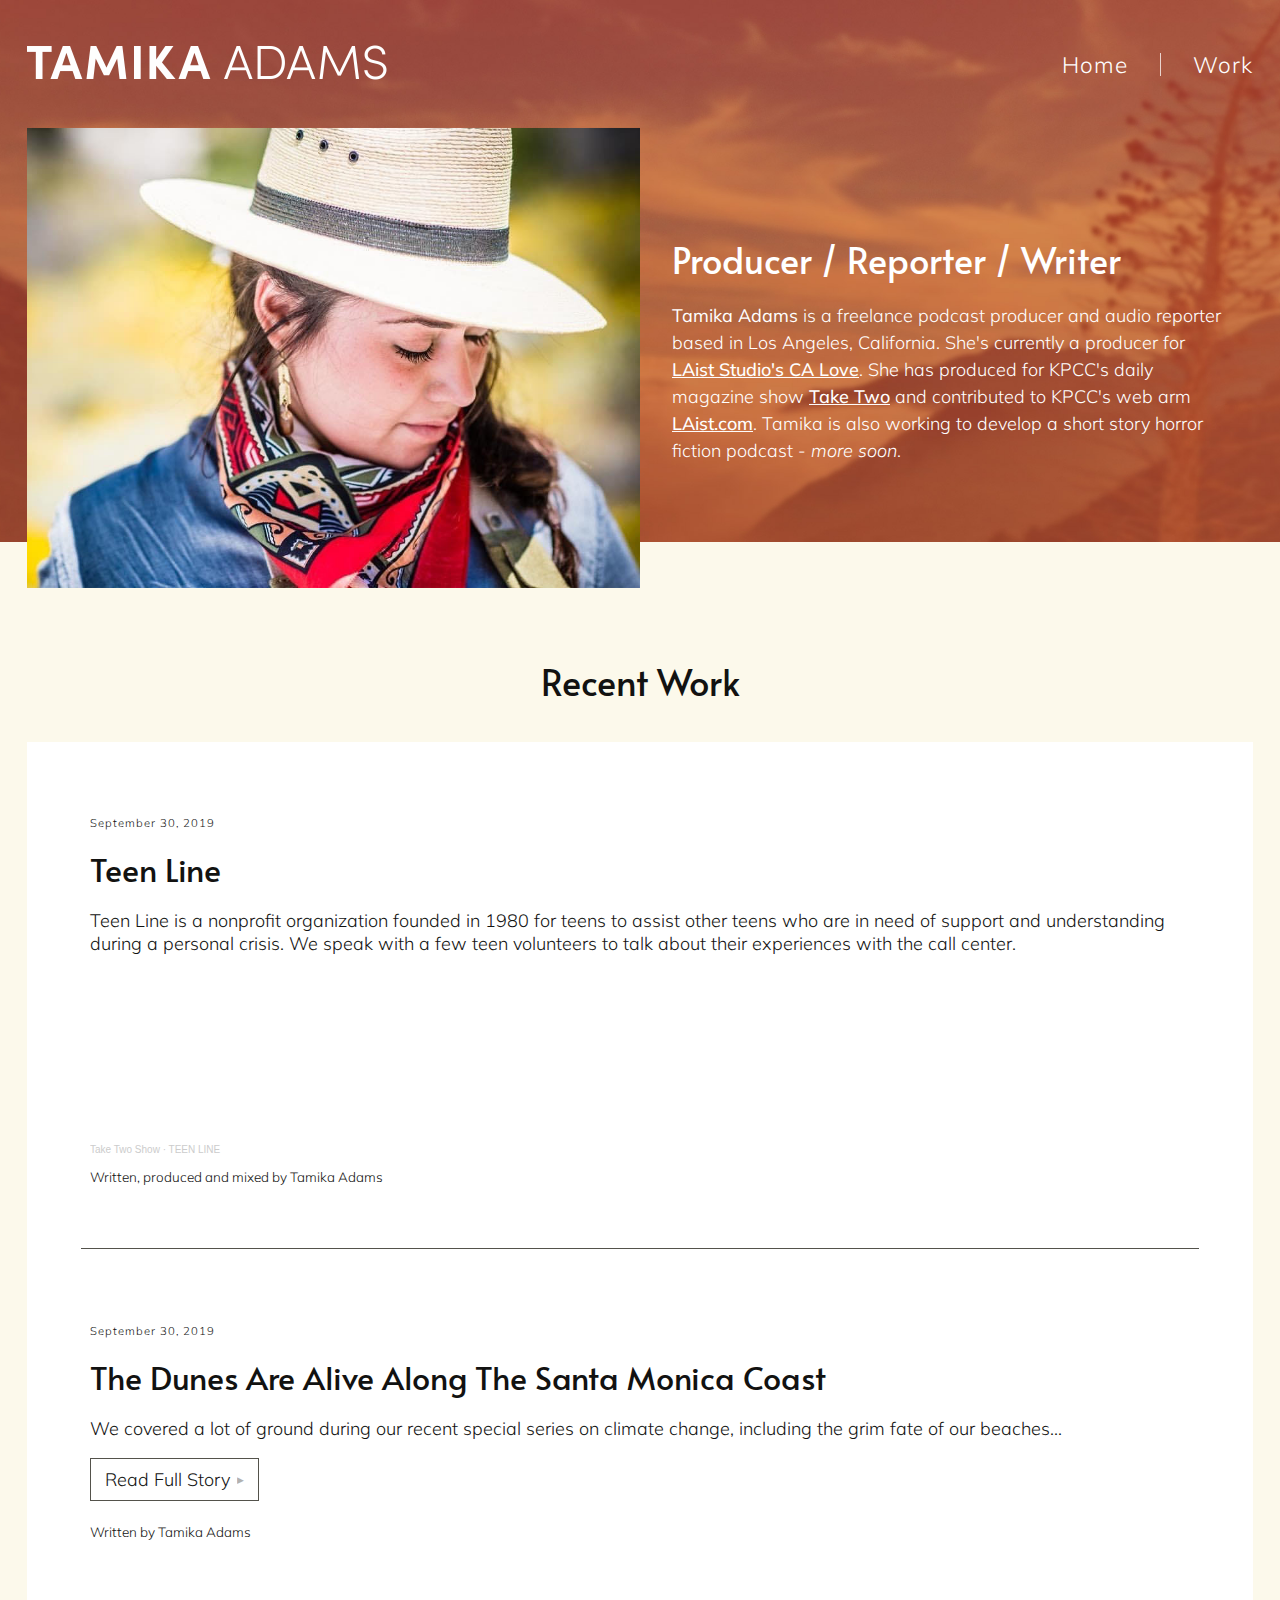
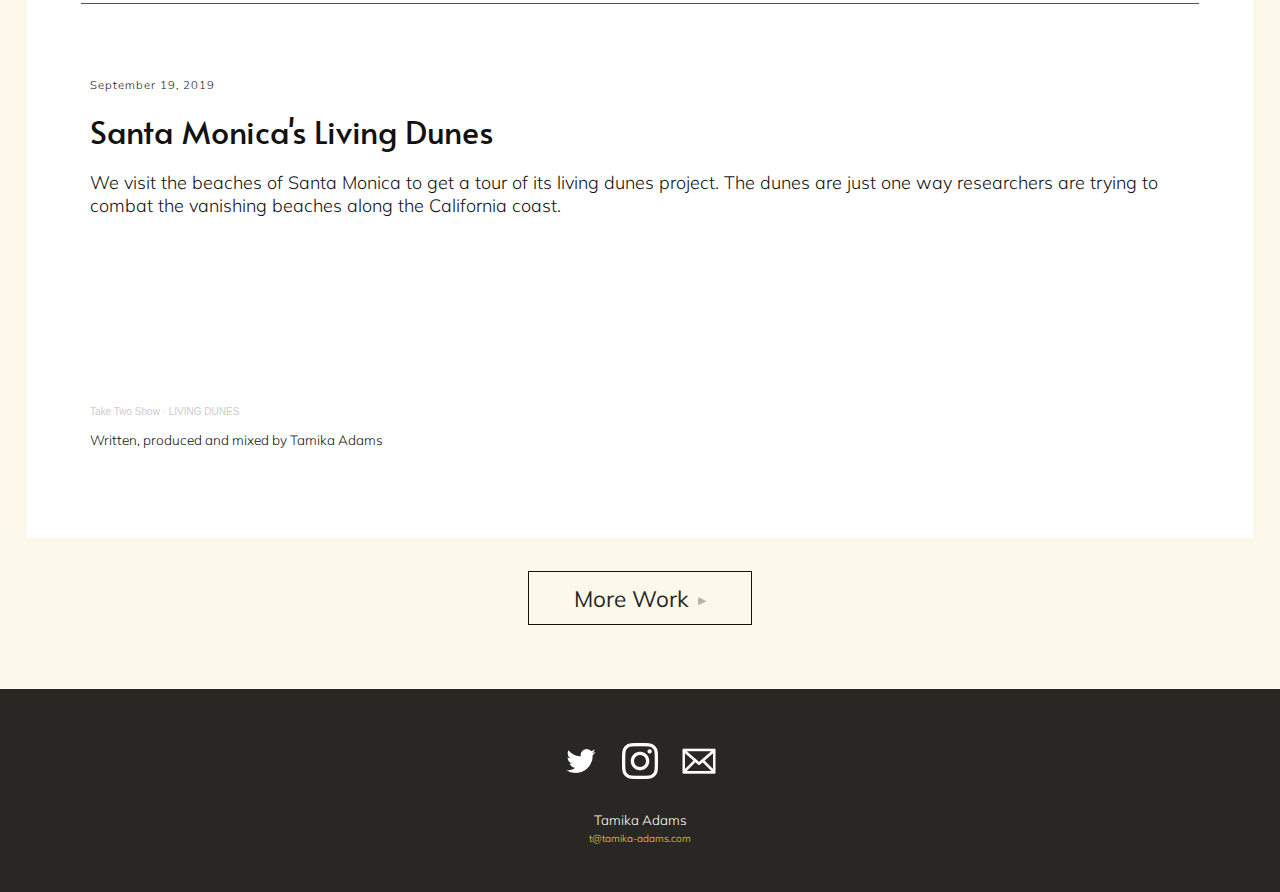
==== index.html @ 0ac3b6e8 "add email and name" ====
<!DOCTYPE html>
<html>
	<head>
		<meta charset="UTF-8">
		<meta name="viewport" content="width=device-width, initial-scale=1.0">
		<meta name="description" content="Tamika Adams is a freelance podcast producer and audio reporter based in Los Angeles, California. She's currently a producer for LAist Studio’s CA Love.">
		<link type="text/css" rel="stylesheet" href="css/style.css" />
		<title>Tamika Adams | Home</title>
	</head>
	<body>

		<header id="home-header">
			<div class="outer">
				<div id="top-nav" class="clearfix">
					<a href="index.html" class="ta-name">
						<img src="img/ta-name.png" alt="Tamika Adams" />
					</a>
					<nav>
						<a href="index.html">Home</a>
						<span class="nav-split" aria-hidden="true"></span>
						<a href="work.html">Work</a>
					</nav>
				</div>
				<article id="about" class="split-container">
					<section class="about-img split split-50">
						<img src="img/portrait.jpg" />
					</section>
					<section class="about-info split split-50">
						<h1>
							Producer / Reporter / Writer
						</h1>
						<p>
							<strong>Tamika Adams</strong> is a freelance podcast producer and audio reporter based in Los Angeles, California.
							She's currently a producer for <a href="https://www.laiststudios.com/">LAist Studio's CA Love</a>.
							She has produced for KPCC's daily magazine show <a href="https://www.scpr.org/programs/take-two/">Take Two</a> and contributed to KPCC's web arm <a href="https://laist.com/">LAist.com</a>.
							Tamika is also working to develop a short story horror fiction podcast - <i>more soon</i>.
						</p>
					</section>
				</article>
			</div>
		</header>

		<main class="work-container">
			<div class="outer">
				<h2 class="section-title">
					Recent Work
				</h2>

				<article>
					<section class="work-info">
						<p class="date">September 30, 2019</p>
						<h1>Teen Line</h1>
						<p>Teen Line is a nonprofit organization founded in 1980 for teens to assist other teens who are in need of support and understanding during a personal crisis. We speak with a few teen volunteers to talk about their experiences with the call center.</p>
						<div class="media-container">
							<iframe width="100%" height="166" scrolling="no" frameborder="no" allow="autoplay" src="https://w.soundcloud.com/player/?url=https%3A//api.soundcloud.com/tracks/693808450&color=%23ff5500&auto_play=false&hide_related=false&show_comments=true&show_user=true&show_reposts=false&show_teaser=true"></iframe><div style="font-size: 10px; color: #cccccc;line-break: anywhere;word-break: normal;overflow: hidden;white-space: nowrap;text-overflow: ellipsis; font-family: Interstate,Lucida Grande,Lucida Sans Unicode,Lucida Sans,Garuda,Verdana,Tahoma,sans-serif;font-weight: 100;"><a href="https://soundcloud.com/taketwoshow" title="Take Two Show" target="_blank" style="color: #cccccc; text-decoration: none;">Take Two Show</a> · <a href="https://soundcloud.com/taketwoshow/teen-line" title="TEEN LINE" target="_blank" style="color: #cccccc; text-decoration: none;">TEEN LINE</a></div>
						</div>
						<h2>Written, produced and mixed by Tamika Adams</h2>
					</section>
				</article>


				<article>
					<section class="work-info">
						<p class="date">September 30, 2019</p>
						<h1>The Dunes Are Alive Along The Santa Monica Coast</h1>
						<p>We covered a lot of ground during our recent special series on climate change, including the grim fate of our beaches...</p>
						<a class="article-link" href="https://laist.com/2019/09/30/living-dunes-santa-monica-beach-climate-change-sea-level-rise.php">
							Read Full Story <span class="triangle-right"></span>
						</a>
						<h2>Written by Tamika Adams</h2>
					</section>
				</article>


				<article>
					<section class="work-info last">
						<p class="date">September 19, 2019</p>
						<h1>Santa Monica's Living Dunes</h1>
						<p>We visit the beaches of Santa Monica to get a tour of its living dunes project. The dunes are just one way researchers are trying to combat the vanishing beaches along the California coast.</p>
						<div class="media-container">
							<iframe width="100%" height="166" scrolling="no" frameborder="no" allow="autoplay" src="https://w.soundcloud.com/player/?url=https%3A//api.soundcloud.com/tracks/701184199&color=%23ff5500&auto_play=false&hide_related=false&show_comments=true&show_user=true&show_reposts=false&show_teaser=true"></iframe><div style="font-size: 10px; color: #cccccc;line-break: anywhere;word-break: normal;overflow: hidden;white-space: nowrap;text-overflow: ellipsis; font-family: Interstate,Lucida Grande,Lucida Sans Unicode,Lucida Sans,Garuda,Verdana,Tahoma,sans-serif;font-weight: 100;"><a href="https://soundcloud.com/taketwoshow" title="Take Two Show" target="_blank" style="color: #cccccc; text-decoration: none;">Take Two Show</a> · <a href="https://soundcloud.com/taketwoshow/living-dunes" title="LIVING DUNES" target="_blank" style="color: #cccccc; text-decoration: none;">LIVING DUNES</a></div>
						</div>
						<h2>Written, produced and mixed by Tamika Adams</h2>
					</section>
				</article>


				<a class="more-work" href="work.html">
					More Work <span class="triangle-right"></span>
				</a>
			</div>
		</main>

		<footer>
			<div class="outer">
				<nav>
					<a href="https://twitter.com/_tamika_adams">
						<img src="img/icon-tw.png" alt="Teitter Icon"/>
					</a>
					<a href="https://www.instagram.com/la_tadams/">
						<img src="img/icon-ig.png" alt="Instagram Icon" />
					</a>
					<a href="mailto: t@tamika-adams.com">
						<img src="img/icon-mail.png" alt="Email Icon" />
					</a>
				</nav>
				<h2>
					Tamika Adams<br /><a href="mailto: t@tamika-adams.com">t@tamika-adams.com</a>
				</h2>
			</div>
		</footer>



	</body>
</html>

<!--

Page by Rich Huynh
richhuynh.com

 -->
---- css/style.css ----
@import url('https://fonts.googleapis.com/css2?family=Alata&family=Muli:wght@300;500;700&display=swap');
body
{
	background:#292723;
	margin:0;
	overflow-y:scroll;
	font-family: 'Muli', Verdana, sans-serif;
	font-size:16px;
}
body.no-scroll
{
	overflow-y:hidden;
}
body *
{
	box-sizing: border-box;
}

@media (min-width:1081px){body{font-size:18px;}}
@media (min-width:1281px){body{font-size:20px;}}
@media (min-width:1601px){body{font-size:22px;}}


.outer
{
	position:relative;
	padding:0 1.5em;
	margin:0 auto;
	max-width:1700px;
}
.clearfix::after
{
  content: "";
  clear: both;
  display: table;
}

/* layout */
.split-container
{
	margin:0 auto;
	text-align:center;
}
.rtl
{
	direction: rtl;
}
.split
{
	position:relative;
	margin:0 auto;
	direction: ltr;
	vertical-align: middle;
	white-space: normal;
	text-align:left;
}
@media (min-width:961px)
{
	.split
	{
		display:inline-block;
	}
	.split-container
	{
		white-space: nowrap;
	}
	.split-50
	{
		width:50%;
	}
}



h1
{
	font-family: 'Alata', Verdana, sans-serif;
	font-weight:400;
}
p, h2, button
{
	font-family: 'Muli', Verdana, sans-serif;
	font-weight:300;
}
.triangle-right
{
	display:inline-block;
	vertical-align: middle;
	margin-left:.325em;
	top:-.125em;
	position: relative;
	font-size:.5em;
	opacity:.325;
}
.triangle-right::after {
  content: "\25B6 \FE0E";
}


header
{
	background-image:url('../img/header-bg.jpg');
	background-size:cover;
	background-position: center center;
	background-attachment:fixed;
	background-repeat: no-repeat;
}
#page-header
{
	background-attachment:scroll;
	padding-bottom:7.5%;
}
@media (min-width:961px)
{
	#page-header
	{
		padding-bottom:5%;
	}
}
#page-header #top-nav
{
	padding-bottom:3em;
}
#page-header h1
{
	color:#fff;
	font-size:5em;
	text-align: center;
	padding:0 0 .25em;
	margin:0;
}


/* About */
#top-nav
{
	padding:3em 0;
	text-align: center;
}
#top-nav .ta-name
{
	display:inline-block;
	background-size: contain;
	background-position: center center;
	background-repeat: no-repeat;
	background-image: url('../img/ta-name.png');
}
#top-nav .ta-name img
{
	display:block;
	max-width:360px;
	width:100%;
	visibility: hidden;
}
#top-nav .ta-name:hover
{
	background-image: url('../img/ta-name-2.png');
}
#top-nav nav
{
	margin-top:1em;
	line-height:35px;
}

#top-nav nav a
{
	color:#fff;
	font-size:1.25em;
	font-weight:300;
	text-decoration: none;
	vertical-align: middle;
	letter-spacing: 1px;
	padding:.25em 0;
}
#top-nav nav a:hover
{
	color:#ebd234;
	border-bottom:1px solid #ebd234;
}
#top-nav nav .nav-split
{
	display:inline-block;
	margin:0 1.5em;
	height:1.25em;
	width:1px;
	background:#fff;
	opacity:.75;
	vertical-align: middle;
}
@media (min-width:961px)
{
	#top-nav
	{
		padding:2.5em 0 0;
	}
	#top-nav .ta-name
	{
		display:block;
		float:left;
	}
	#top-nav nav
	{
		margin-top:0;
		float:right;
	}

}




/* About */
#about
{
	position:relative;
	color:#fff;
	padding-bottom:5%;
}
#about .about-img img
{
	display:block;
	max-width:100%;
}
#about .about-info
{
	padding:1em 0;
}
#about .about-info h1
{
	font-size:2em;
	margin:0 0 .5em;
	padding:0;
}
#about .about-info p
{
	font-size:1em;
	padding:0;
	line-height: 1.5em;
}
#about .about-info p a
{
	font-weight:500;
	text-decoration: none;
	color:#fff;
	text-decoration: underline;
}
#about .about-info p a:hover
{
	color:#ebd234;
}
@media (min-width:961px)
{
	#about
	{
		position:relative;
		transform: translateY(10%);
		padding-bottom:0;
	}
	#about .about-info
	{
		padding:1em 1.5em;
	}
}






/* Home Main */
.work-container
{
	background:#fcf9eb;
	padding-top:1em;
	color:#121211;
	text-align: center;
}
.work-container .outer
{
	padding-top:7.5%;
	padding-bottom:12.5%;
}
#page-work .work-container .outer
{
	padding-top:0;
	padding-bottom:5%;
	margin-top:-7.5%;
}
.work-container .section-title
{
	font-family: 'Alata', Verdana, sans-serif;
	font-size:2em;
	margin:0 0 1em;
	font-weight:400;
}
.more-work
{
	display:inline-block;
	margin:1.5em auto 0;
	padding:.5em 2em;
	border:1px solid #121211;
	color:#292723;
	font-size:1.25em;
	text-decoration: none;
}
.more-work:hover
{
	color:#fff;
	border:1px solid #ebd234;
	background:#ebd234;
}
.work-container article
{

	background:#fff;
	padding:0 1.5em;
	max-width:1280px;
	margin:0 auto;
}
@media (min-width:961px)
{
	.work-container .outer
	{
		padding-top:7.5%;
		padding-bottom:5%;
	}
	#page-work .work-container .outer
	{
		margin-top:-5%;
	}
	.work-container article
	{
		padding:0 3em;
	}
}
@media (min-width:1601px)
{
	.work-container .outer
	{
		padding:5em 0;
	}
	#page-work .work-container .outer
	{
		padding-bottom:5em;
	}
}





/* Work */
.work-info
{
	text-align: left;
	padding:3.5em .5em 3.5em;
}
.work-info h1
{
	font-size:1.75em;
	margin:0;
}
.work-info h2
{
	font-size:.75em;
	margin:1em 0 0;
}
.work-info p.date
{
	font-size:.625em;
	margin-bottom:1.5em;
	letter-spacing: 1px;
}
.work-info a.article-link
{
	color:#121211;
	border:1px solid #53524b;
	padding:.5em .75em;
	text-decoration: none;
	display:inline-block;
	margin-bottom:.5em;
	font-weight: 300;
}
.work-info a.article-link:hover
{
	color:#fff;
	border:1px solid #ebd234;
	background:#ebd234;
}
.work-container .work-info
{
	border-bottom:1px solid #53524b;
}
.work-container .work-info.last
{
	padding-bottom:5em;
	border-bottom:none;

}




.scroll-top
{
	display:inline-block;
	margin:2.5em auto 0;
	padding:.5em 2em;
	border:1px solid #121211;
	color:#292723;
	font-size:1em;
	text-decoration: none;
	background:none;
	cursor: pointer;
}
.scroll-top:hover
{
	color:#fff;
	border:1px solid #ebd234;
	background:#ebd234;
}



/* Footer */
footer
{
	background:#292723;
	padding:3em 0 2em;

	text-align: center;
}
footer nav a
{
	display:inline-block;
	margin:0 .5em;
	text-decoration: none;
}
footer nav a:hover
{
	opacity:.75;
}
footer nav a img
{
	display:block;
	width:2em;
}
footer h2
{
	margin-top:2em;
	color:#fff;
	text-align: center;
	font-size:.75em;
}
footer h2 a
{
	font-size:.75em;
	color:#ebd234;
	text-decoration: none;
}
footer h2 a:hover
{
	color:#fff;
}
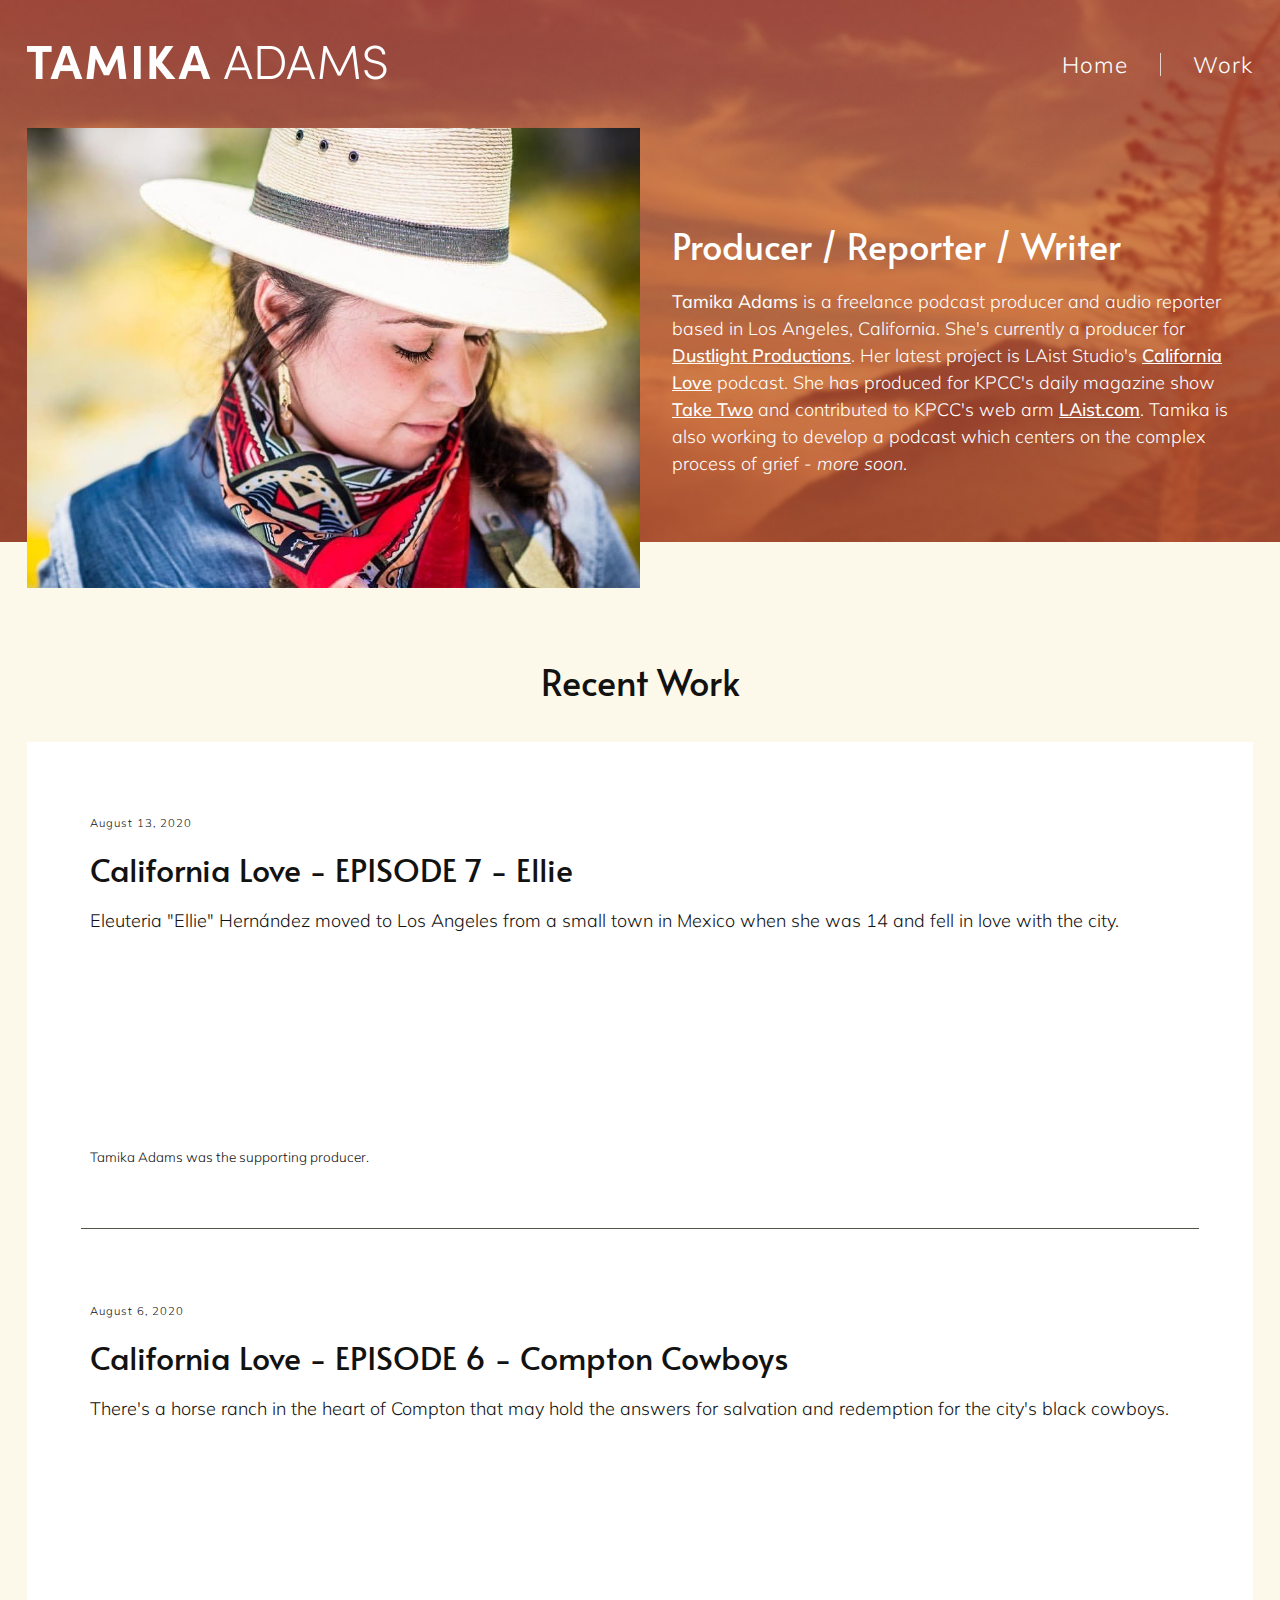
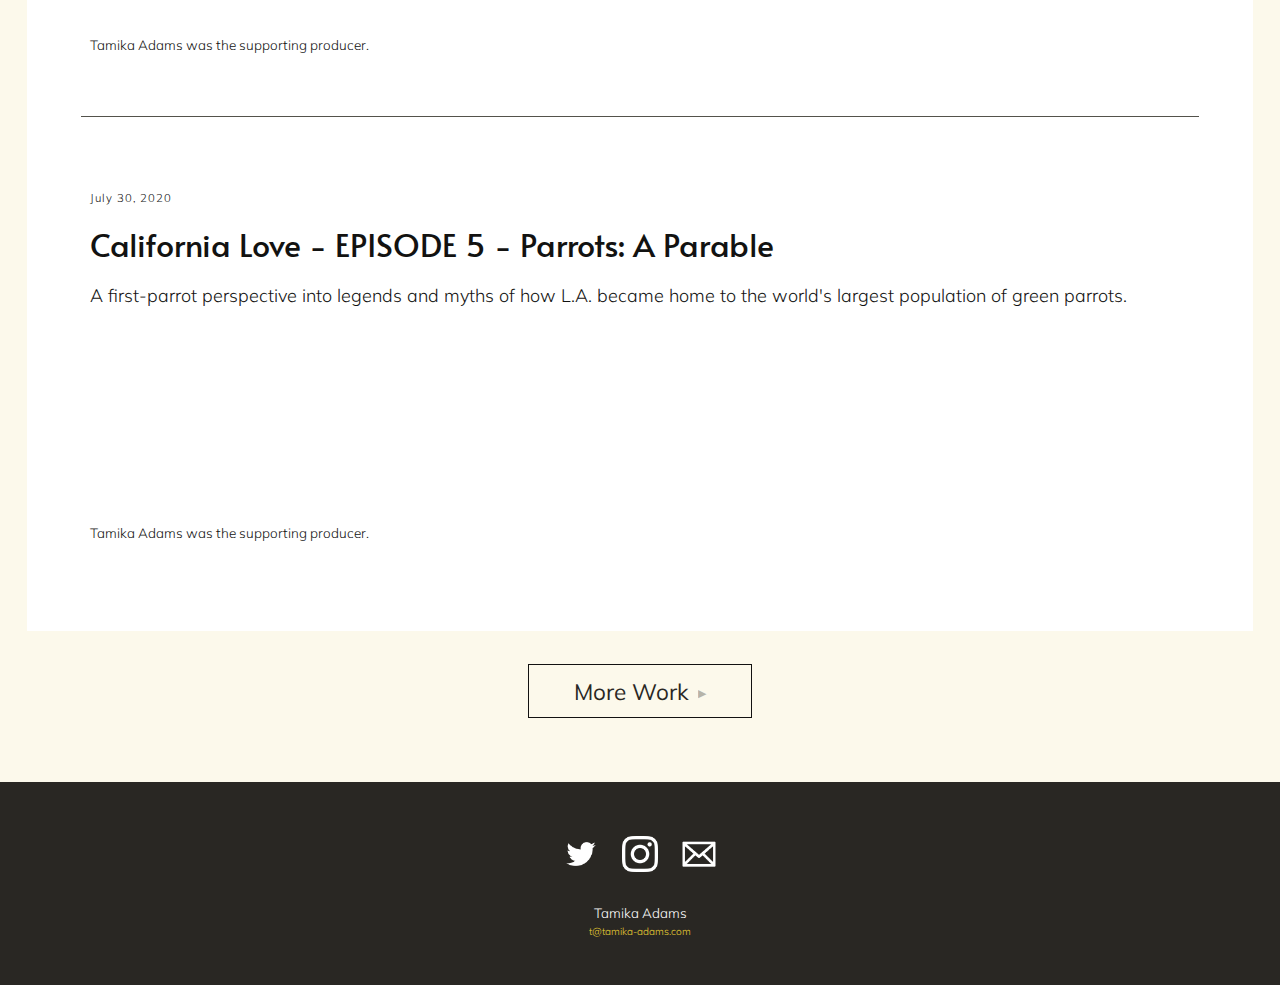
==== commit 9110e38c: "Update work and bio" ====
--- a/index.html
+++ b/index.html
@@ -31,9 +31,10 @@
 						</h1>
 						<p>
 							<strong>Tamika Adams</strong> is a freelance podcast producer and audio reporter based in Los Angeles, California.
-							She's currently a producer for <a href="https://www.laiststudios.com/">LAist Studio's CA Love</a>.
+							She's currently a producer for <a href="https://dustlight.co/">Dustlight Productions</a>.
+							Her latest project is LAist Studio's <a href="https://www.laiststudios.com/">California Love</a> podcast.
 							She has produced for KPCC's daily magazine show <a href="https://www.scpr.org/programs/take-two/">Take Two</a> and contributed to KPCC's web arm <a href="https://laist.com/">LAist.com</a>.
-							Tamika is also working to develop a short story horror fiction podcast - <i>more soon</i>.
+							Tamika is also working to develop a podcast which centers on the complex process of grief - <i>more soon</i>.
 						</p>
 					</section>
 				</article>
@@ -46,43 +47,43 @@
 					Recent Work
 				</h2>
 
+
 				<article>
 					<section class="work-info">
-						<p class="date">September 30, 2019</p>
-						<h1>Teen Line</h1>
-						<p>Teen Line is a nonprofit organization founded in 1980 for teens to assist other teens who are in need of support and understanding during a personal crisis. We speak with a few teen volunteers to talk about their experiences with the call center.</p>
+						<p class="date">August 13, 2020</p>
+						<h1>California Love - EPISODE 7 - Ellie</h1>
+						<p>Eleuteria "Ellie" Hern&#225;ndez moved to Los Angeles from a small town in Mexico when she was 14 and fell in love with the city.</p>
 						<div class="media-container">
-							<iframe width="100%" height="166" scrolling="no" frameborder="no" allow="autoplay" src="https://w.soundcloud.com/player/?url=https%3A//api.soundcloud.com/tracks/693808450&color=%23ff5500&auto_play=false&hide_related=false&show_comments=true&show_user=true&show_reposts=false&show_teaser=true"></iframe><div style="font-size: 10px; color: #cccccc;line-break: anywhere;word-break: normal;overflow: hidden;white-space: nowrap;text-overflow: ellipsis; font-family: Interstate,Lucida Grande,Lucida Sans Unicode,Lucida Sans,Garuda,Verdana,Tahoma,sans-serif;font-weight: 100;"><a href="https://soundcloud.com/taketwoshow" title="Take Two Show" target="_blank" style="color: #cccccc; text-decoration: none;">Take Two Show</a> · <a href="https://soundcloud.com/taketwoshow/teen-line" title="TEEN LINE" target="_blank" style="color: #cccccc; text-decoration: none;">TEEN LINE</a></div>
+							<iframe src="https://omny.fm/shows/california-love/ellie/embed" width="100%" height="180px" frameborder="0"></iframe>
 						</div>
-						<h2>Written, produced and mixed by Tamika Adams</h2>
+						<h2>Tamika Adams was the supporting producer.</h2>
 					</section>
 				</article>
 
-
 				<article>
 					<section class="work-info">
-						<p class="date">September 30, 2019</p>
-						<h1>The Dunes Are Alive Along The Santa Monica Coast</h1>
-						<p>We covered a lot of ground during our recent special series on climate change, including the grim fate of our beaches...</p>
-						<a class="article-link" href="https://laist.com/2019/09/30/living-dunes-santa-monica-beach-climate-change-sea-level-rise.php">
-							Read Full Story <span class="triangle-right"></span>
-						</a>
-						<h2>Written by Tamika Adams</h2>
+						<p class="date">August 6, 2020</p>
+						<h1>California Love - EPISODE 6 - Compton Cowboys</h1>
+						<p>There's a horse ranch in the heart of Compton that may hold the answers for salvation and redemption for the city's black cowboys.</p>
+						<div class="media-container">
+							<iframe src="https://omny.fm/shows/california-love/kobe/embed" width="100%" height="180px" frameborder="0"></iframe>
+						</div>
+						<h2>Tamika Adams was the supporting producer.</h2>
 					</section>
 				</article>
 
-
 				<article>
 					<section class="work-info last">
-						<p class="date">September 19, 2019</p>
-						<h1>Santa Monica's Living Dunes</h1>
-						<p>We visit the beaches of Santa Monica to get a tour of its living dunes project. The dunes are just one way researchers are trying to combat the vanishing beaches along the California coast.</p>
+						<p class="date">July 30, 2020</p>
+						<h1>California Love - EPISODE 5 - Parrots: A Parable</h1>
+						<p>A first-parrot perspective into legends and myths of how L.A. became home to the world's largest population of green parrots.</p>
 						<div class="media-container">
-							<iframe width="100%" height="166" scrolling="no" frameborder="no" allow="autoplay" src="https://w.soundcloud.com/player/?url=https%3A//api.soundcloud.com/tracks/701184199&color=%23ff5500&auto_play=false&hide_related=false&show_comments=true&show_user=true&show_reposts=false&show_teaser=true"></iframe><div style="font-size: 10px; color: #cccccc;line-break: anywhere;word-break: normal;overflow: hidden;white-space: nowrap;text-overflow: ellipsis; font-family: Interstate,Lucida Grande,Lucida Sans Unicode,Lucida Sans,Garuda,Verdana,Tahoma,sans-serif;font-weight: 100;"><a href="https://soundcloud.com/taketwoshow" title="Take Two Show" target="_blank" style="color: #cccccc; text-decoration: none;">Take Two Show</a> · <a href="https://soundcloud.com/taketwoshow/living-dunes" title="LIVING DUNES" target="_blank" style="color: #cccccc; text-decoration: none;">LIVING DUNES</a></div>
+							<iframe src="https://omny.fm/shows/california-love/parrots-a-parable/embed" width="100%" height="180px" frameborder="0"></iframe>
 						</div>
-						<h2>Written, produced and mixed by Tamika Adams</h2>
+						<h2>Tamika Adams was the supporting producer.</h2>
 					</section>
 				</article>
+
 
 
 				<a class="more-work" href="work.html">
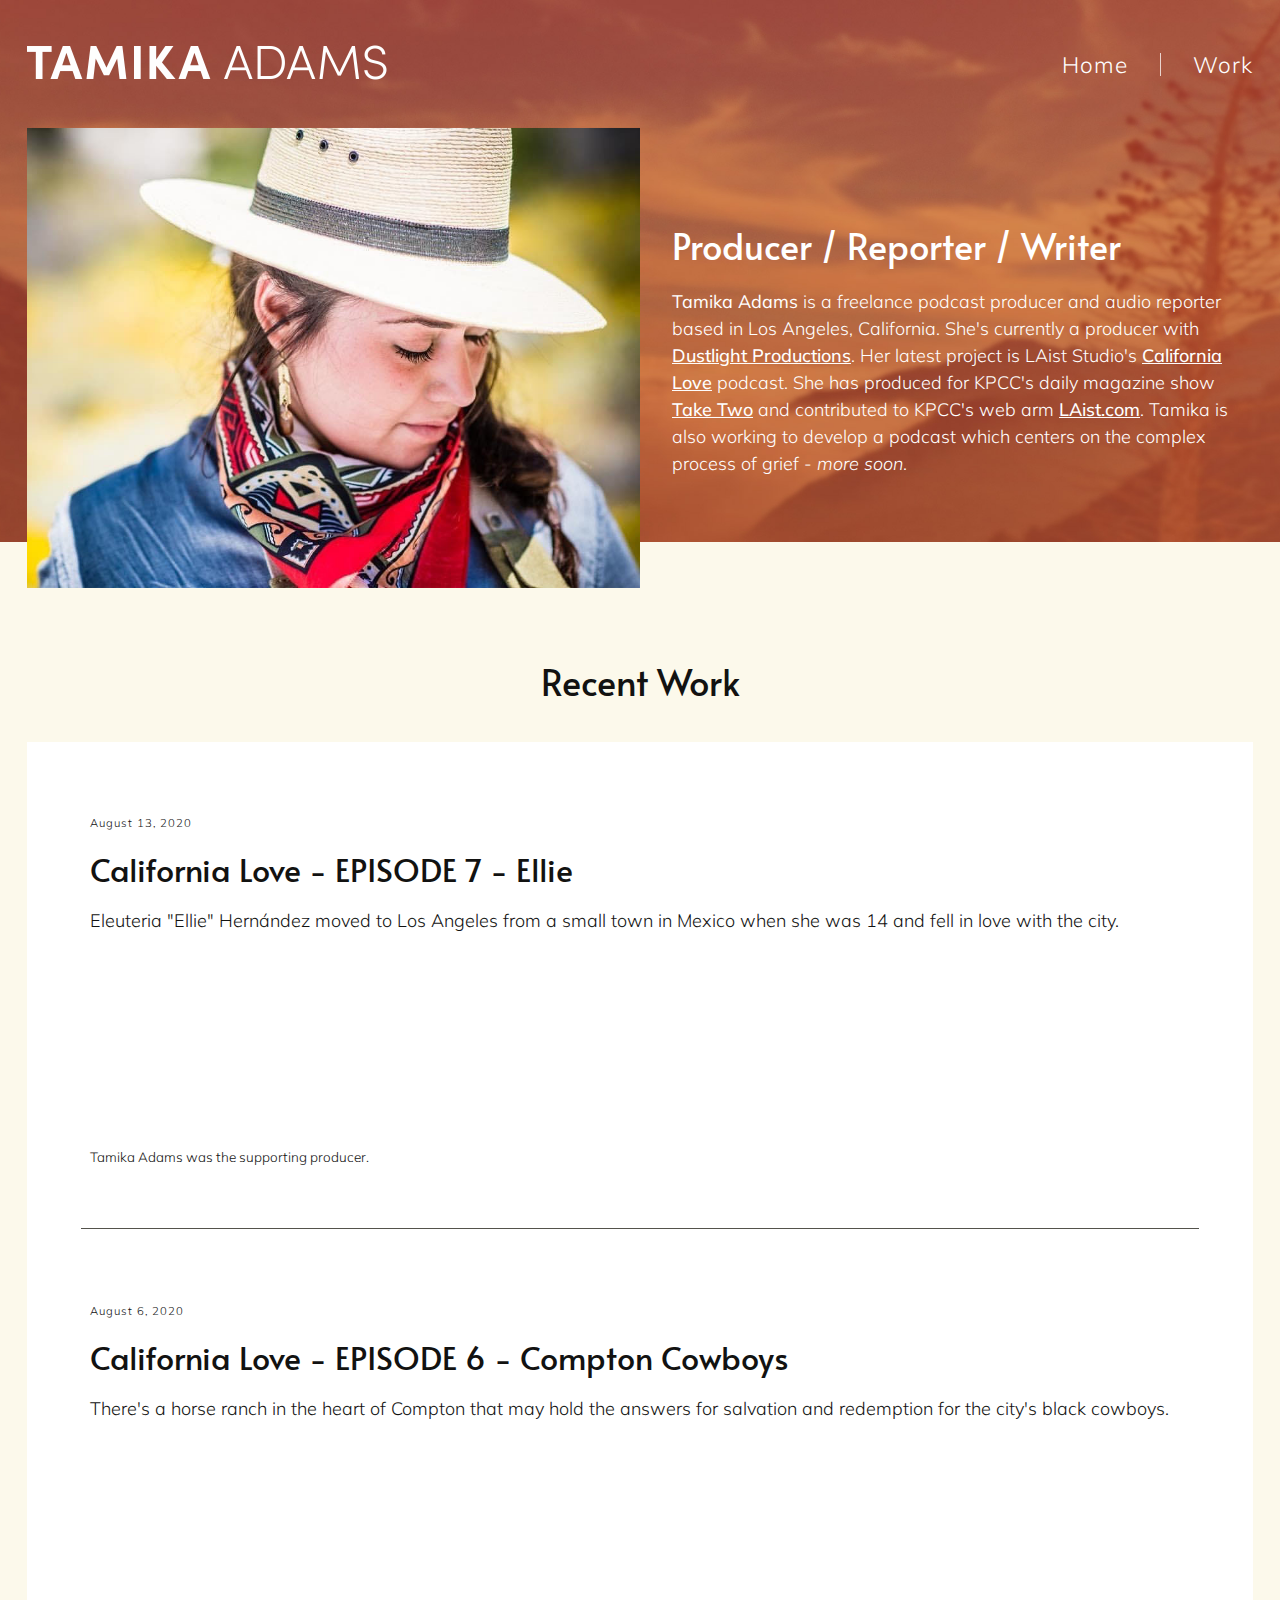
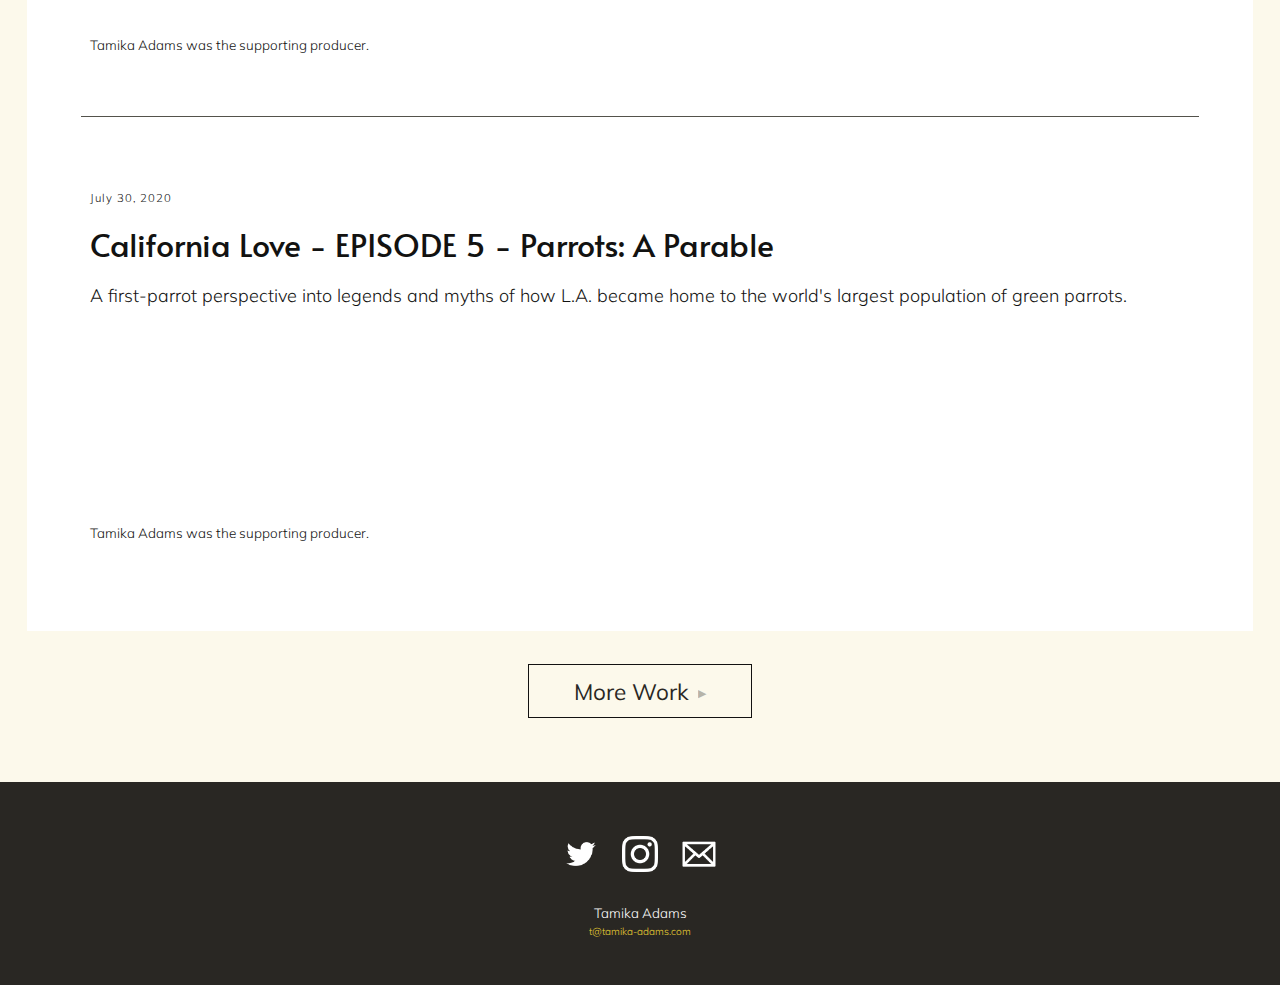
==== commit 6ae9ce46: "Update Link" ====
--- a/index.html
+++ b/index.html
@@ -31,8 +31,8 @@
 						</h1>
 						<p>
 							<strong>Tamika Adams</strong> is a freelance podcast producer and audio reporter based in Los Angeles, California.
-							She's currently a producer for <a href="https://dustlight.co/">Dustlight Productions</a>.
-							Her latest project is LAist Studio's <a href="https://www.laiststudios.com/">California Love</a> podcast.
+							She's currently a producer with <a href="https://dustlight.co/">Dustlight Productions</a>.
+							Her latest project is LAist Studio's <a href="https://laist.com/podcasts/california-love.php">California Love</a> podcast.
 							She has produced for KPCC's daily magazine show <a href="https://www.scpr.org/programs/take-two/">Take Two</a> and contributed to KPCC's web arm <a href="https://laist.com/">LAist.com</a>.
 							Tamika is also working to develop a podcast which centers on the complex process of grief - <i>more soon</i>.
 						</p>
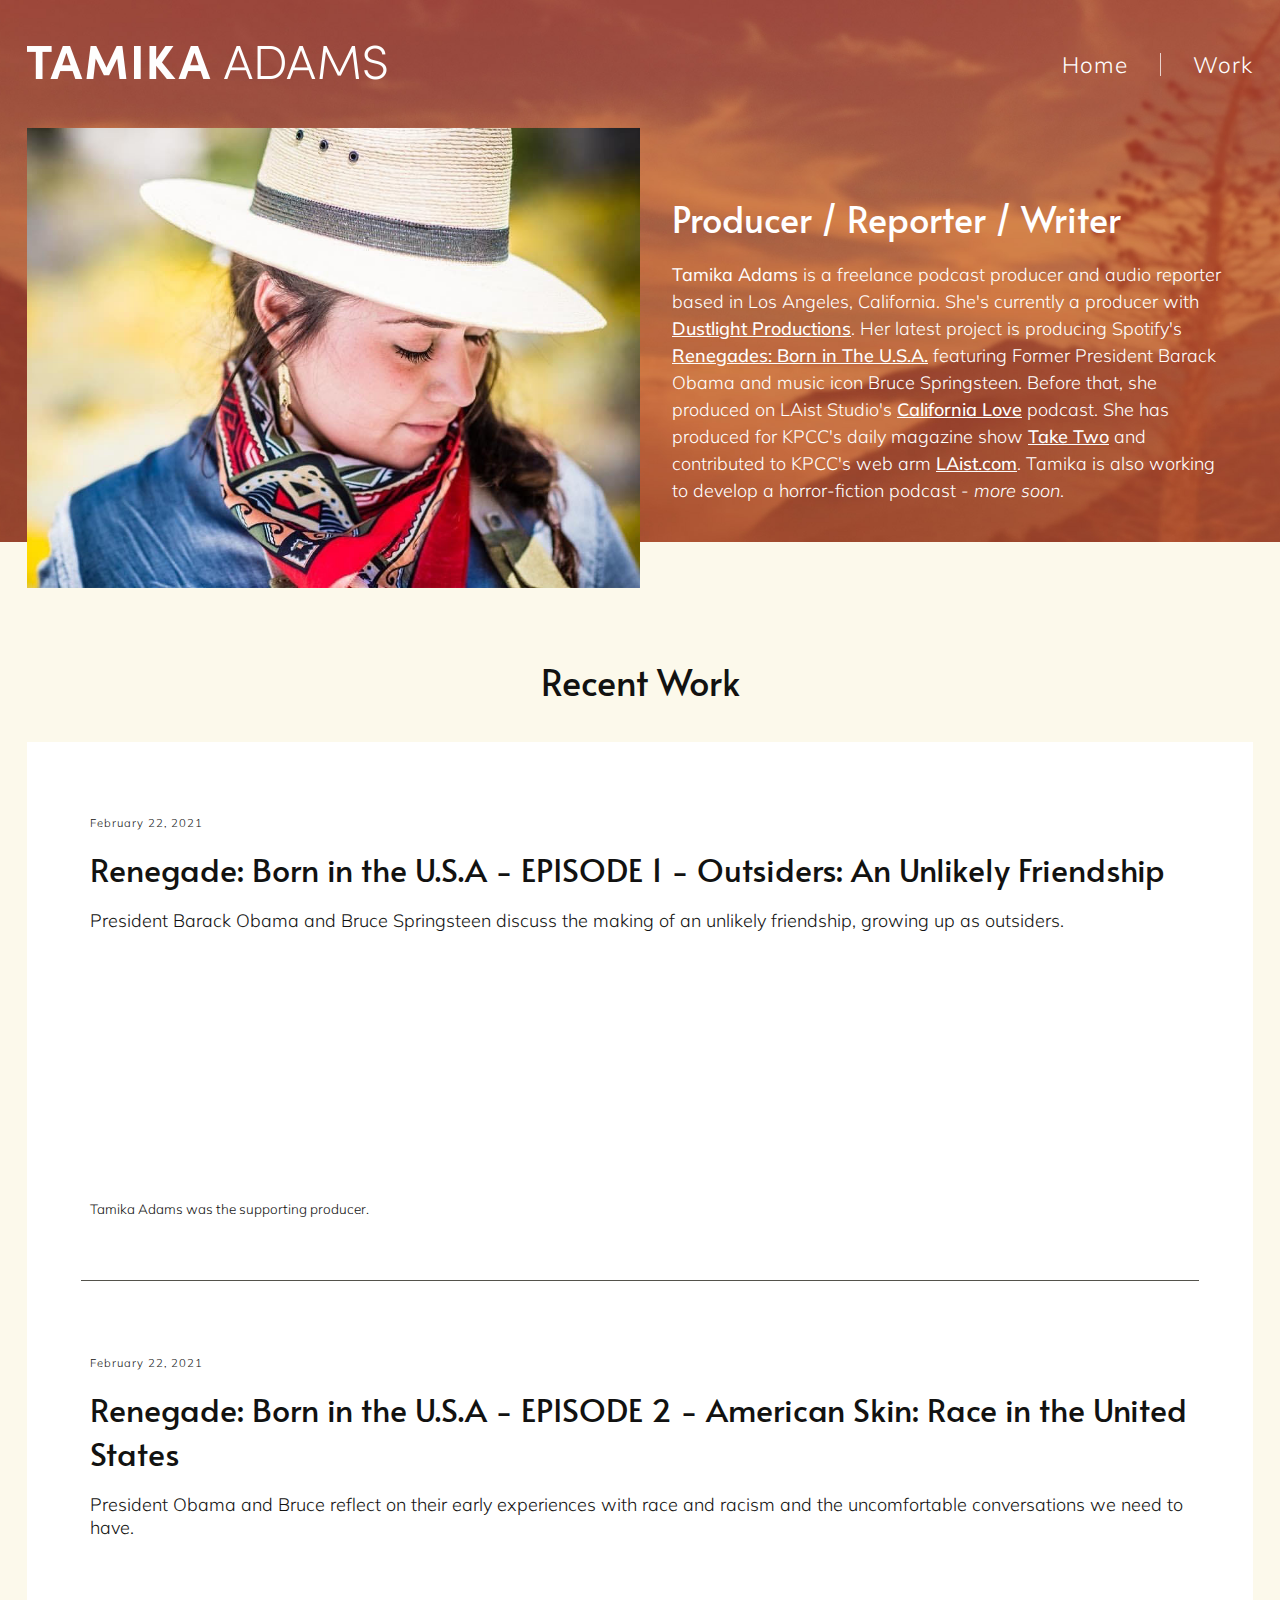
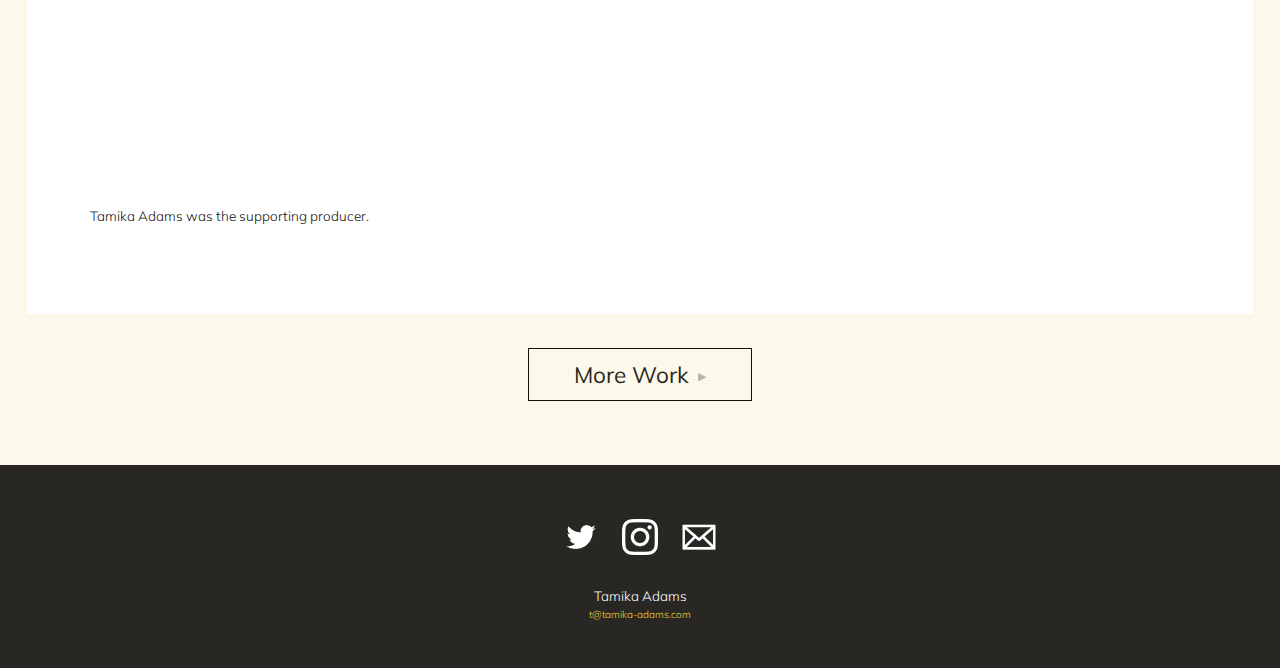
==== commit 007d2bfd: "Updated with the work and about" ====
--- a/index.html
+++ b/index.html
@@ -32,9 +32,10 @@
 						<p>
 							<strong>Tamika Adams</strong> is a freelance podcast producer and audio reporter based in Los Angeles, California.
 							She's currently a producer with <a href="https://dustlight.co/">Dustlight Productions</a>.
-							Her latest project is LAist Studio's <a href="https://laist.com/podcasts/california-love.php">California Love</a> podcast.
+							Her latest project is producing Spotify's <a href="https://open.spotify.com/show/42xagXCUDsFO6a0lcHoTlv?si=0guiullkTEqsnQKHUhclsg">Renegades: Born in The U.S.A.</a> featuring Former President Barack Obama and music icon Bruce Springsteen.
+							Before that, she produced on LAist Studio's <a href="https://laist.com/podcasts/california-love.php">California Love</a> podcast.
 							She has produced for KPCC's daily magazine show <a href="https://www.scpr.org/programs/take-two/">Take Two</a> and contributed to KPCC's web arm <a href="https://laist.com/">LAist.com</a>.
-							Tamika is also working to develop a podcast which centers on the complex process of grief - <i>more soon</i>.
+							Tamika is also working to develop a horror-fiction podcast - <i>more soon</i>.
 						</p>
 					</section>
 				</article>
@@ -48,25 +49,14 @@
 				</h2>
 
 
-				<article>
-					<section class="work-info">
-						<p class="date">August 13, 2020</p>
-						<h1>California Love - EPISODE 7 - Ellie</h1>
-						<p>Eleuteria "Ellie" Hern&#225;ndez moved to Los Angeles from a small town in Mexico when she was 14 and fell in love with the city.</p>
-						<div class="media-container">
-							<iframe src="https://omny.fm/shows/california-love/ellie/embed" width="100%" height="180px" frameborder="0"></iframe>
-						</div>
-						<h2>Tamika Adams was the supporting producer.</h2>
-					</section>
-				</article>
 
 				<article>
 					<section class="work-info">
-						<p class="date">August 6, 2020</p>
-						<h1>California Love - EPISODE 6 - Compton Cowboys</h1>
-						<p>There's a horse ranch in the heart of Compton that may hold the answers for salvation and redemption for the city's black cowboys.</p>
+						<p class="date">February 22, 2021</p>
+						<h1>Renegade: Born in the U.S.A - EPISODE 1 - Outsiders: An Unlikely Friendship </h1>
+						<p>President Barack Obama and Bruce Springsteen discuss the making of an unlikely friendship, growing up as outsiders. </p>
 						<div class="media-container">
-							<iframe src="https://omny.fm/shows/california-love/kobe/embed" width="100%" height="180px" frameborder="0"></iframe>
+							<iframe src="https://open.spotify.com/embed-podcast/episode/0NtR6A0rgFiwpFZs2aZBun" width="100%" height="232" frameborder="0" allowtransparency="true" allow="encrypted-media"></iframe>
 						</div>
 						<h2>Tamika Adams was the supporting producer.</h2>
 					</section>
@@ -74,17 +64,15 @@
 
 				<article>
 					<section class="work-info last">
-						<p class="date">July 30, 2020</p>
-						<h1>California Love - EPISODE 5 - Parrots: A Parable</h1>
-						<p>A first-parrot perspective into legends and myths of how L.A. became home to the world's largest population of green parrots.</p>
+						<p class="date">February 22, 2021</p>
+						<h1>Renegade: Born in the U.S.A - EPISODE 2 - American Skin: Race in the United States </h1>
+						<p>President Obama and Bruce reflect on their early experiences with race and racism and the uncomfortable conversations we need to have.  </p>
 						<div class="media-container">
-							<iframe src="https://omny.fm/shows/california-love/parrots-a-parable/embed" width="100%" height="180px" frameborder="0"></iframe>
+							<iframe src="https://open.spotify.com/embed-podcast/episode/3ba69iXo04u9XoRsHsX9N0" width="100%" height="232" frameborder="0" allowtransparency="true" allow="encrypted-media"></iframe>
 						</div>
 						<h2>Tamika Adams was the supporting producer.</h2>
 					</section>
 				</article>
-
-
 
 				<a class="more-work" href="work.html">
 					More Work <span class="triangle-right"></span>
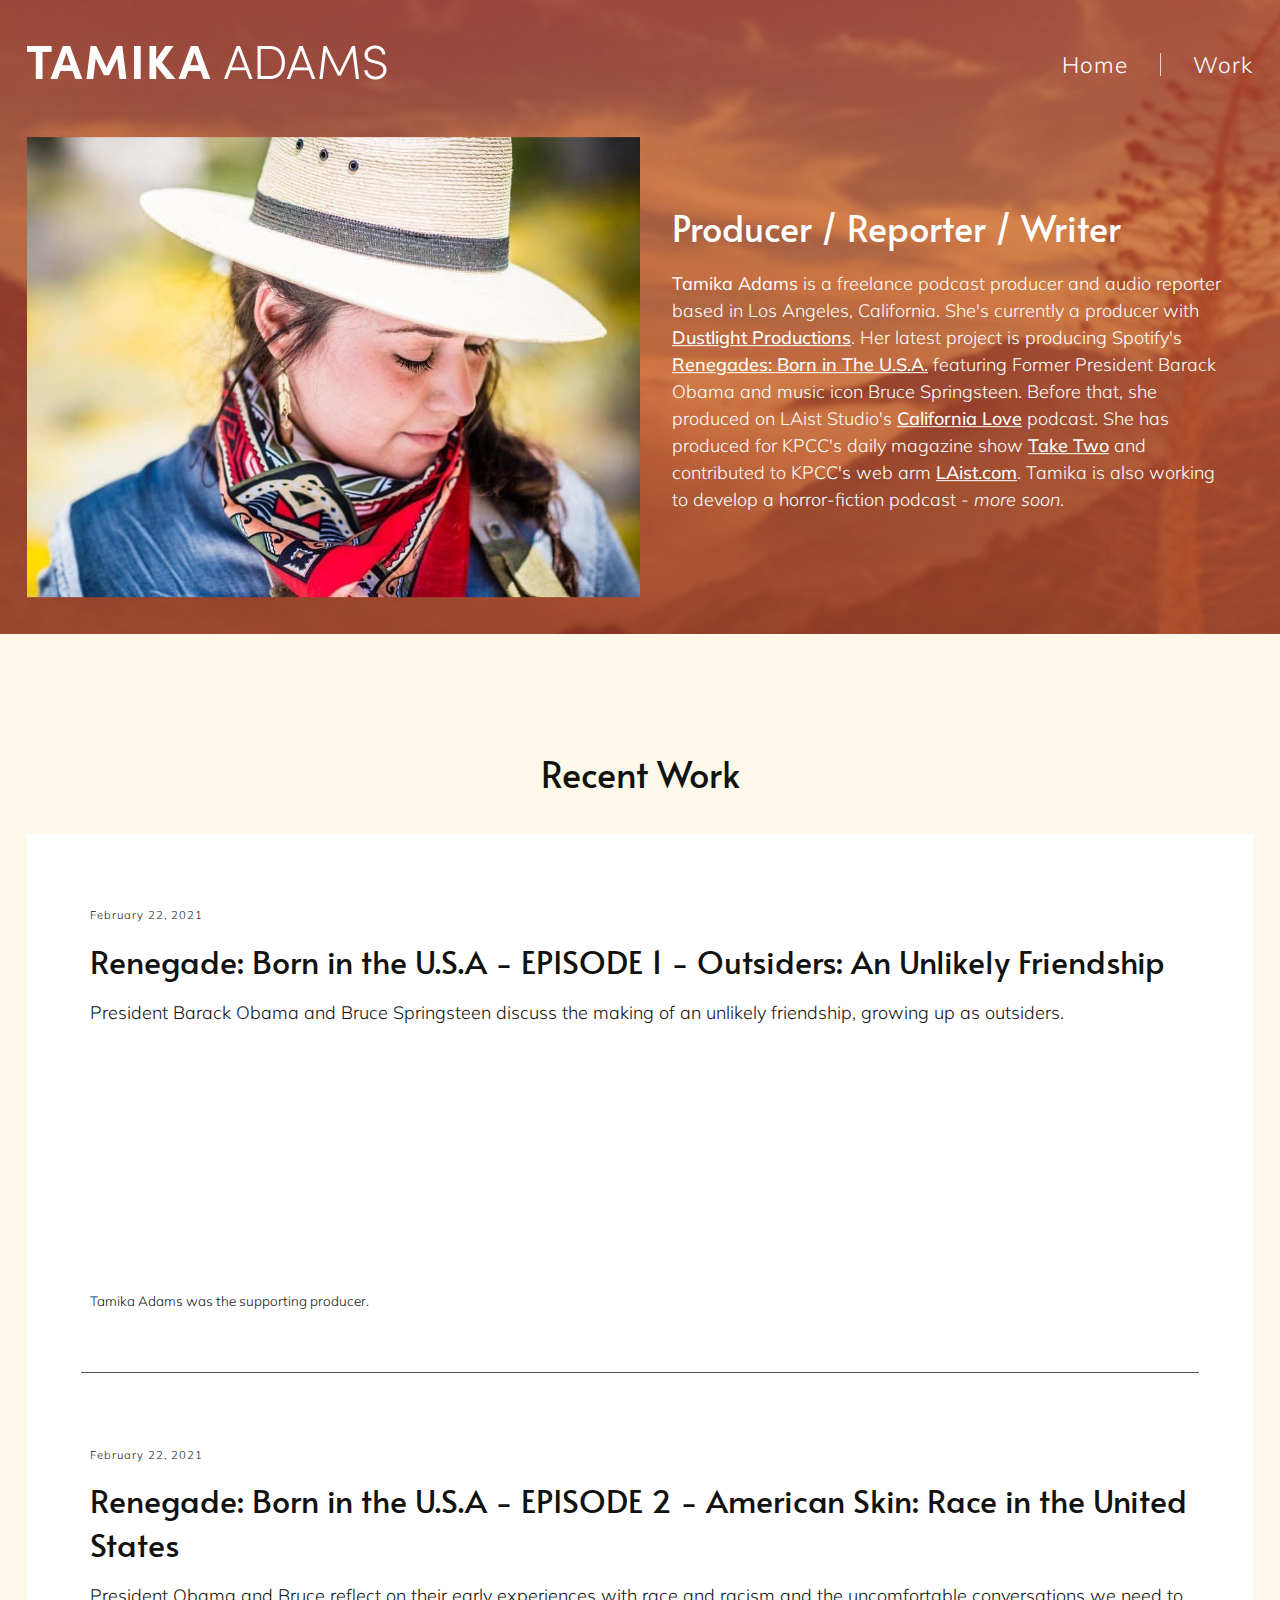
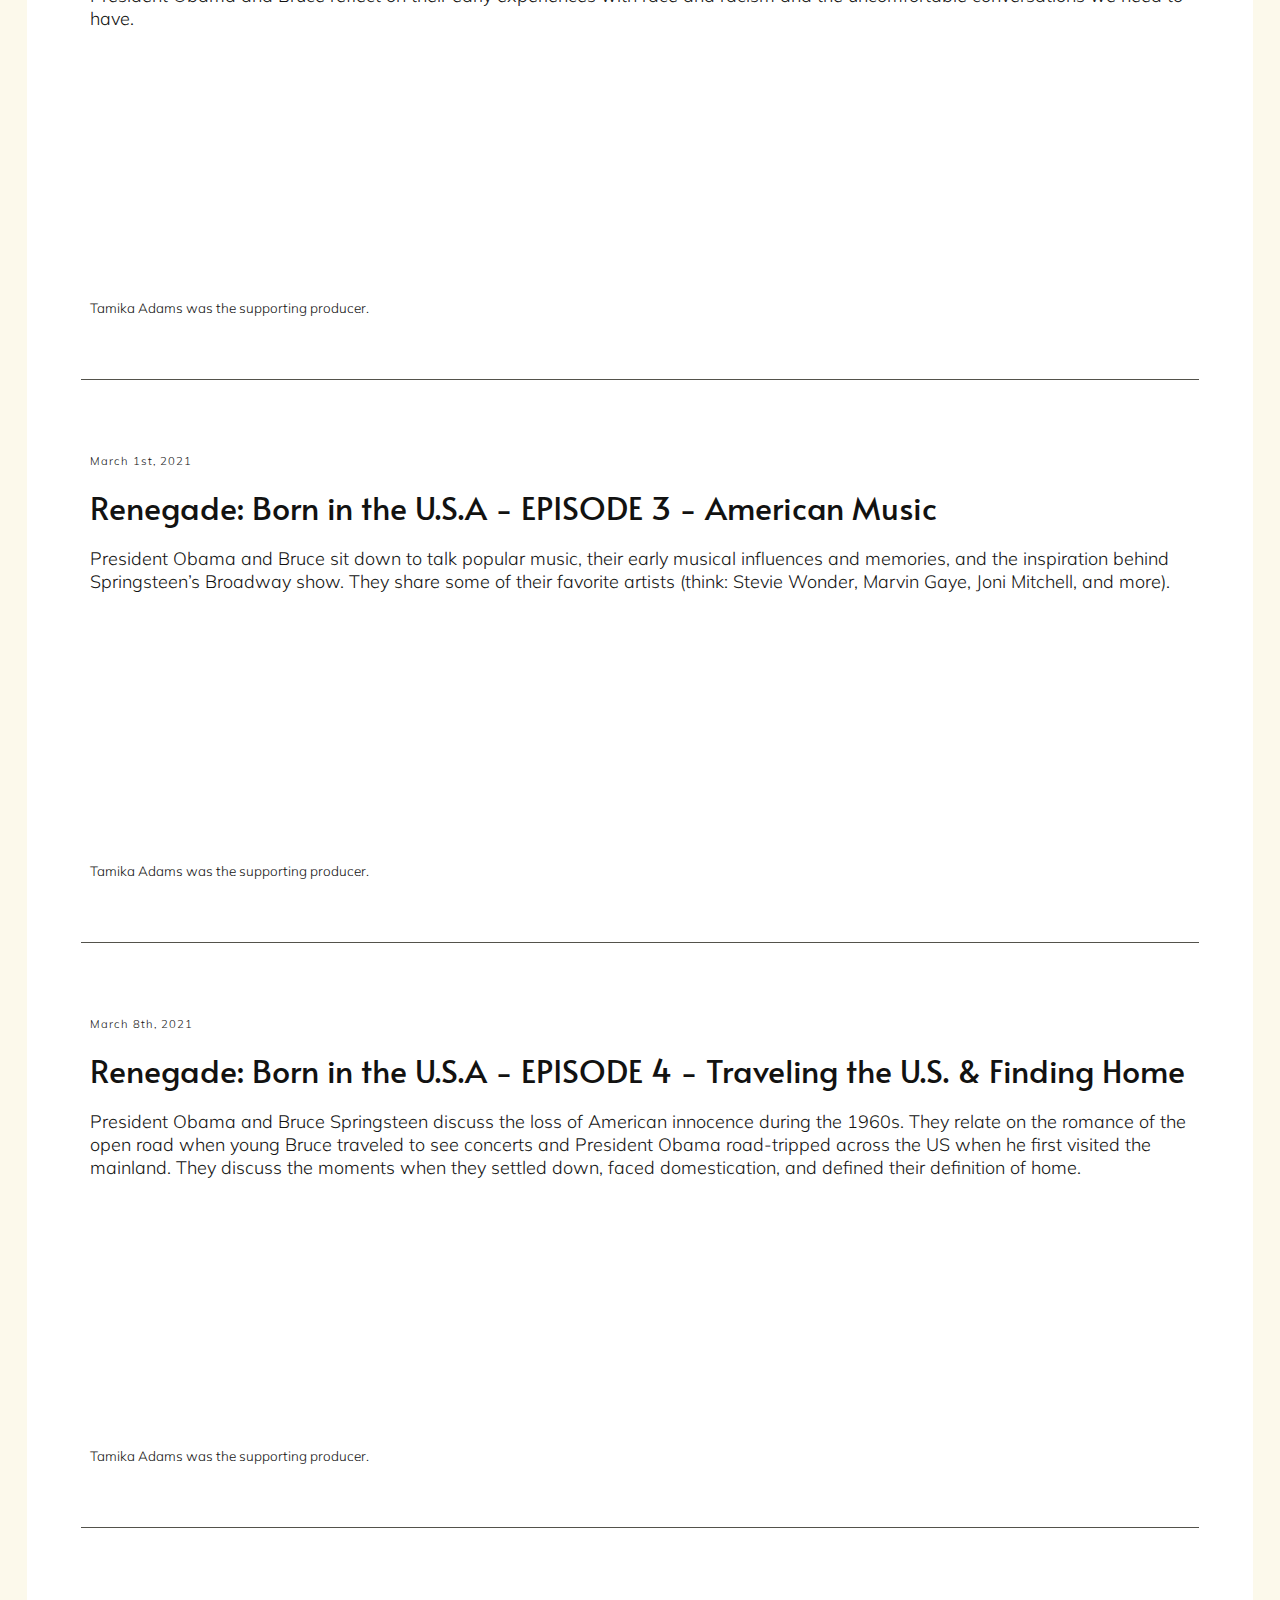
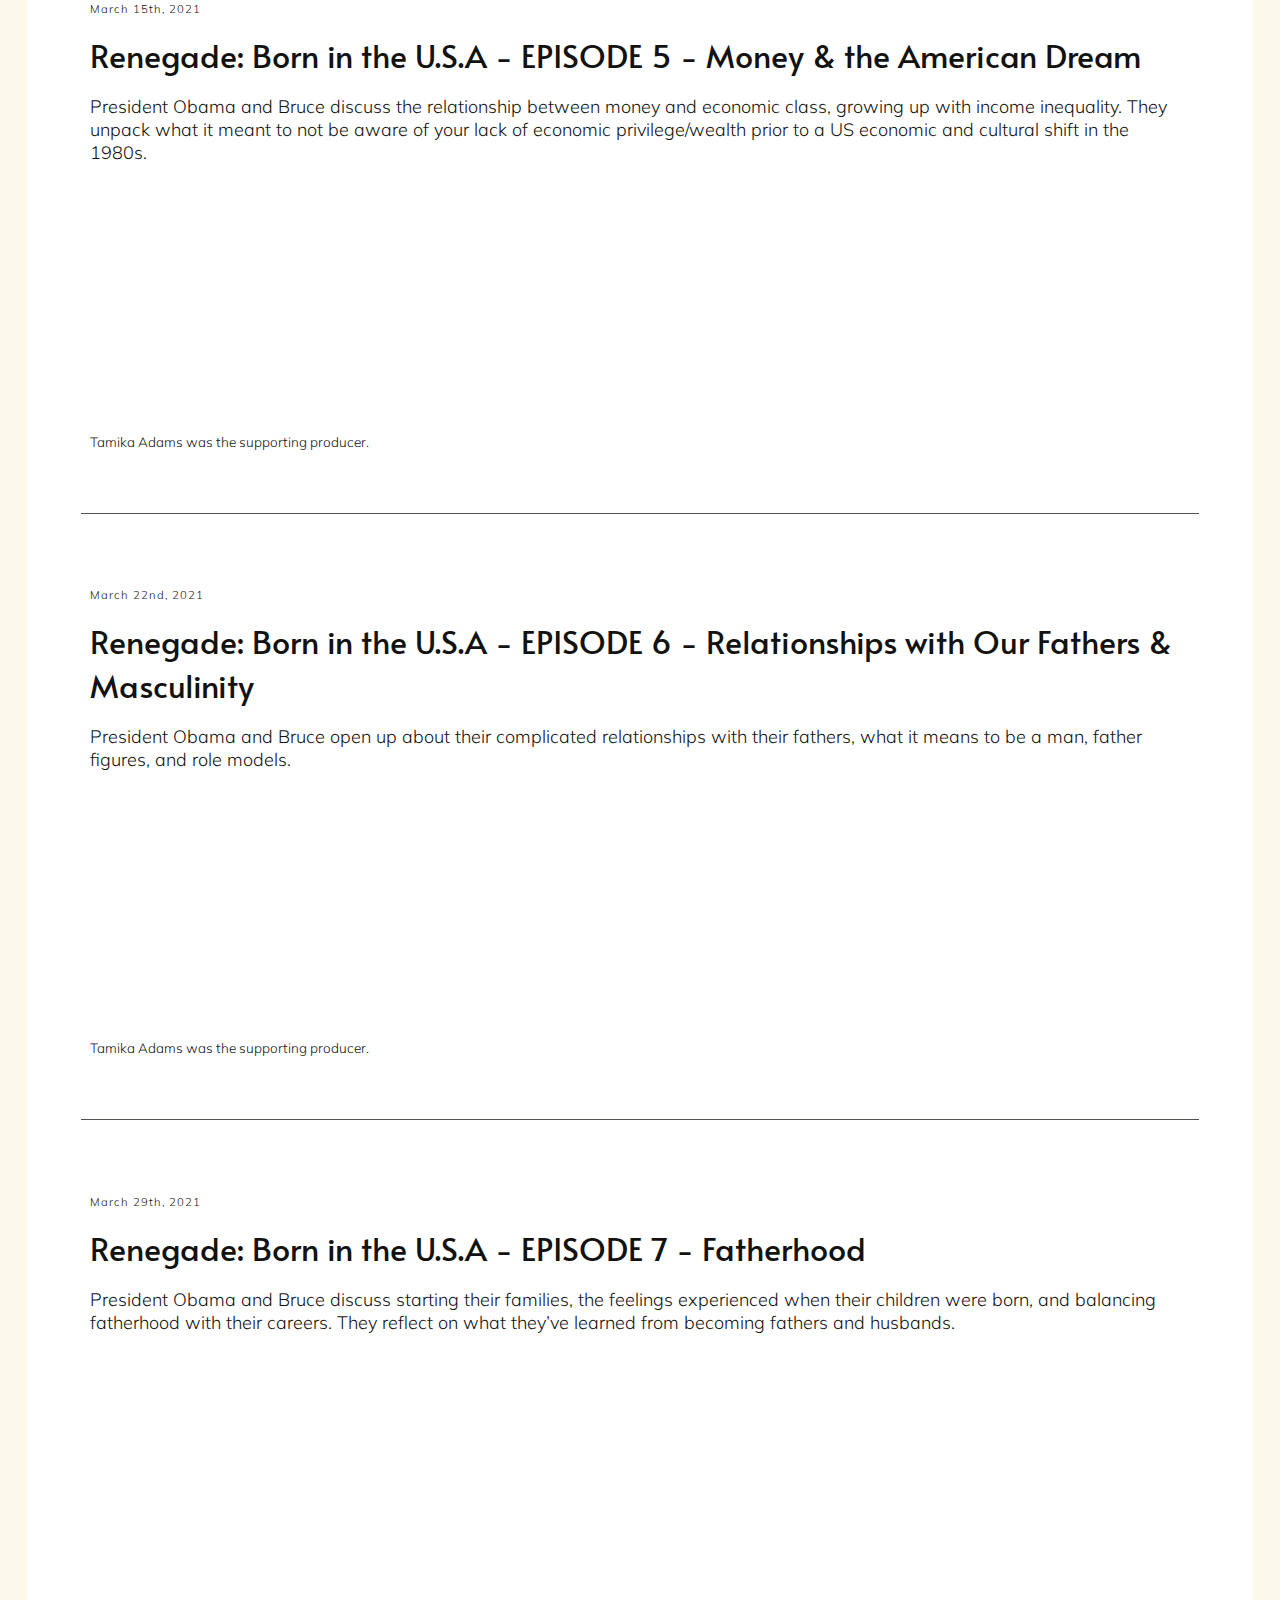
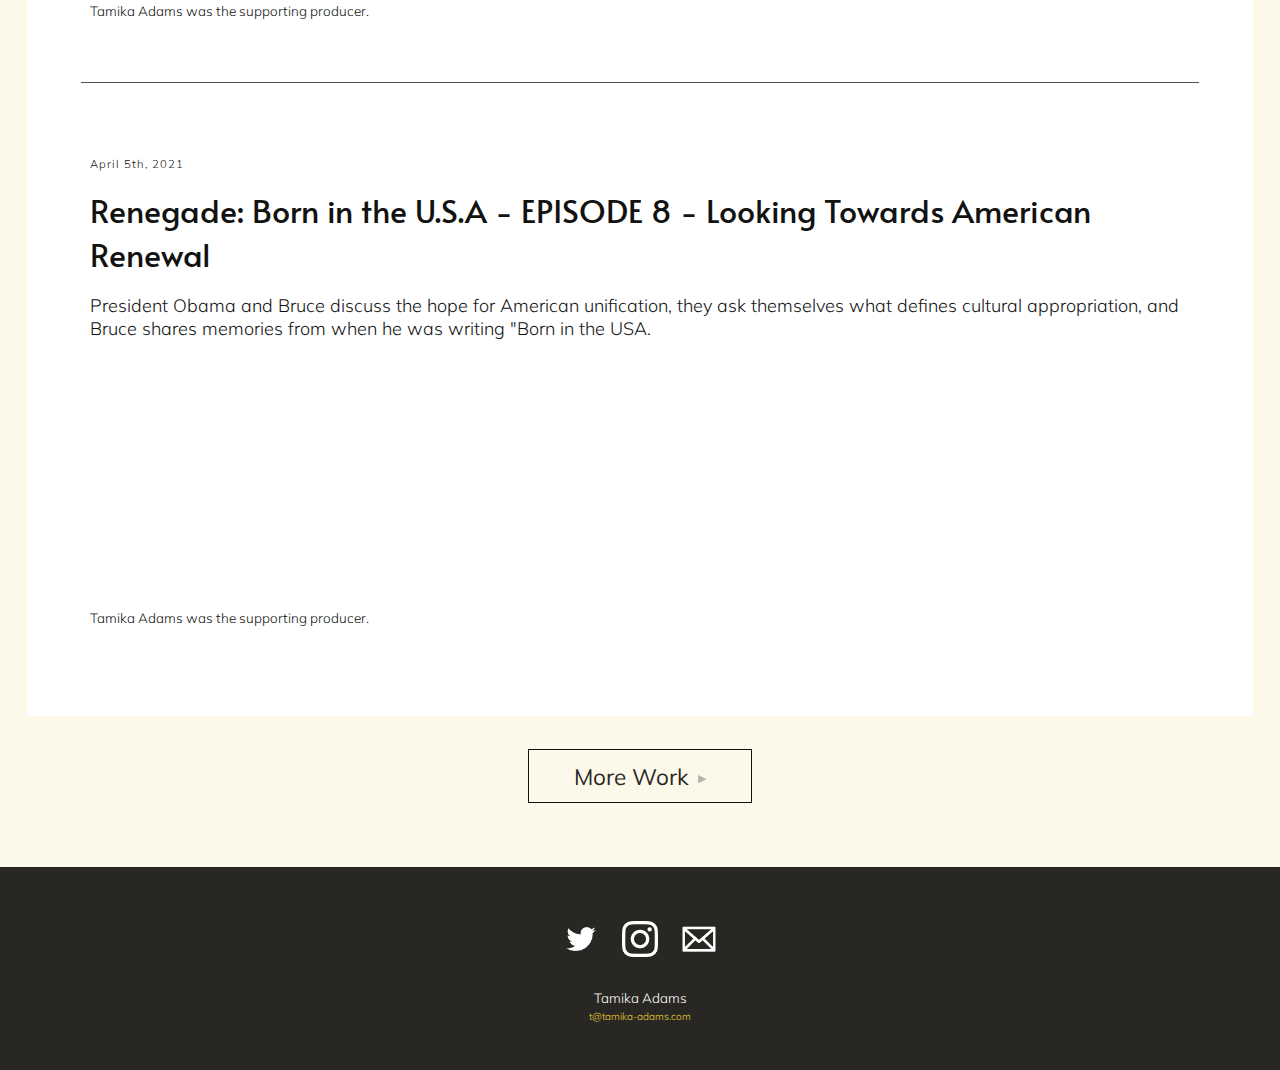
==== commit 7e31eb2a: "added full show" ====
--- a/index.html
+++ b/index.html
@@ -63,12 +63,96 @@
 				</article>
 
 				<article>
-					<section class="work-info last">
+					<section class="work-info">
 						<p class="date">February 22, 2021</p>
 						<h1>Renegade: Born in the U.S.A - EPISODE 2 - American Skin: Race in the United States </h1>
 						<p>President Obama and Bruce reflect on their early experiences with race and racism and the uncomfortable conversations we need to have.  </p>
 						<div class="media-container">
 							<iframe src="https://open.spotify.com/embed-podcast/episode/3ba69iXo04u9XoRsHsX9N0" width="100%" height="232" frameborder="0" allowtransparency="true" allow="encrypted-media"></iframe>
+						</div>
+						<h2>Tamika Adams was the supporting producer.</h2>
+					</section>
+				</article>
+
+				<article>
+					<section class="work-info">
+						<p class="date">March 1st, 2021</p>
+						<h1>Renegade: Born in the U.S.A - EPISODE 3 - American Music </h1>
+						<p>
+							President Obama and Bruce sit down to talk popular music, their early musical influences and memories, and the inspiration behind Springsteen’s Broadway show. They share some of their favorite artists (think: Stevie Wonder, Marvin Gaye, Joni Mitchell, and more).
+  						</p>
+						<div class="media-container">
+							<iframe src="https://open.spotify.com/embed-podcast/episode/1CgZYkBrzM1y2TpypVMkUb" width="100%" height="232" frameborder="0" allowtransparency="true" allow="encrypted-media"></iframe>
+						</div>
+						<h2>Tamika Adams was the supporting producer.</h2>
+					</section>
+				</article>
+
+				<article>
+					<section class="work-info">
+						<p class="date">March 8th, 2021</p>
+						<h1>Renegade: Born in the U.S.A - EPISODE 4 - Traveling the U.S. & Finding Home </h1>
+						<p>
+							President Obama and Bruce Springsteen discuss the loss of American innocence during the 1960s. They relate on the romance of the open road when young Bruce traveled to see concerts and President Obama road-tripped across the US when he first visited the mainland. They discuss the moments when they settled down, faced domestication, and defined their definition of home.
+  						</p>
+						<div class="media-container">
+							<iframe src="https://open.spotify.com/embed-podcast/episode/6jNHTqWNmudIC66xuLKUvU" width="100%" height="232" frameborder="0" allowtransparency="true" allow="encrypted-media"></iframe>
+						</div>
+						<h2>Tamika Adams was the supporting producer.</h2>
+					</section>
+				</article>
+
+				<article>
+					<section class="work-info">
+						<p class="date">March 15th, 2021</p>
+						<h1>Renegade: Born in the U.S.A - EPISODE 5 - Money & the American Dream </h1>
+						<p>
+							President Obama and Bruce discuss the relationship between money and economic class, growing up with income inequality. They unpack what it meant to not be aware of your lack of economic privilege/wealth prior to a US economic and cultural shift in the 1980s.
+  						</p>
+						<div class="media-container">
+							<iframe src="https://open.spotify.com/embed-podcast/episode/0rEhxRD7jRmzWhZUlwiESC" width="100%" height="232" frameborder="0" allowtransparency="true" allow="encrypted-media"></iframe>
+						</div>
+						<h2>Tamika Adams was the supporting producer.</h2>
+					</section>
+				</article>
+
+				<article>
+					<section class="work-info">
+						<p class="date">March 22nd, 2021</p>
+						<h1>Renegade: Born in the U.S.A - EPISODE 6 - Relationships with Our Fathers & Masculinity </h1>
+						<p>
+							President Obama and Bruce open up about their complicated relationships with their fathers, what it means to be a man, father figures, and role models.
+  						</p>
+						<div class="media-container">
+							<iframe src="https://open.spotify.com/embed-podcast/episode/2AS37NsC30450BS4Rq0ZB2" width="100%" height="232" frameborder="0" allowtransparency="true" allow="encrypted-media"></iframe>
+						</div>
+						<h2>Tamika Adams was the supporting producer.</h2>
+					</section>
+				</article>
+
+				<article>
+					<section class="work-info">
+						<p class="date">March 29th, 2021</p>
+						<h1>Renegade: Born in the U.S.A - EPISODE 7 - Fatherhood </h1>
+						<p>
+							President Obama and Bruce discuss starting their families, the feelings experienced when their children were born, and balancing fatherhood with their careers. They reflect on what they’ve learned from becoming fathers and husbands.
+  						</p>
+						<div class="media-container">
+							<iframe src="https://open.spotify.com/embed-podcast/episode/6yFtWJDdwZdUDrH5M0lVZf" width="100%" height="232" frameborder="0" allowtransparency="true" allow="encrypted-media"></iframe>
+						</div>
+						<h2>Tamika Adams was the supporting producer.</h2>
+					</section>
+				</article>
+
+				<article>
+					<section class="work-info last">
+						<p class="date">April 5th, 2021</p>
+						<h1>Renegade: Born in the U.S.A - EPISODE 8 - Looking Towards American Renewal </h1>
+						<p>
+							President Obama and Bruce discuss the hope for American unification, they ask themselves what defines cultural appropriation, and Bruce shares memories from when he was writing "Born in the USA.
+						</p>
+						<div class="media-container">
+							<iframe src="https://open.spotify.com/embed-podcast/episode/78Ay1sSQNxr4KXUDamsLgt" width="100%" height="232" frameborder="0" allowtransparency="true" allow="encrypted-media"></iframe>
 						</div>
 						<h2>Tamika Adams was the supporting producer.</h2>
 					</section>
--- a/css/style.css
+++ b/css/style.css
@@ -243,12 +243,27 @@
 	text-decoration: none;
 	color:#fff;
 	text-decoration: underline;
+	display:inline-block;
 }
 #about .about-info p a:hover
 {
 	color:#ebd234;
 }
 @media (min-width:961px)
+{
+	#about
+	{
+		position:relative;
+		transform: translateY(10%);
+		padding-bottom:7.5%;
+	}
+	#about .about-info
+	{
+		padding:1em 1.5em;
+	}
+}
+
+@media (min-width:1421px)
 {
 	#about
 	{
@@ -256,12 +271,7 @@
 		transform: translateY(10%);
 		padding-bottom:0;
 	}
-	#about .about-info
-	{
-		padding:1em 1.5em;
-	}
-}
-
+}
 
 
 
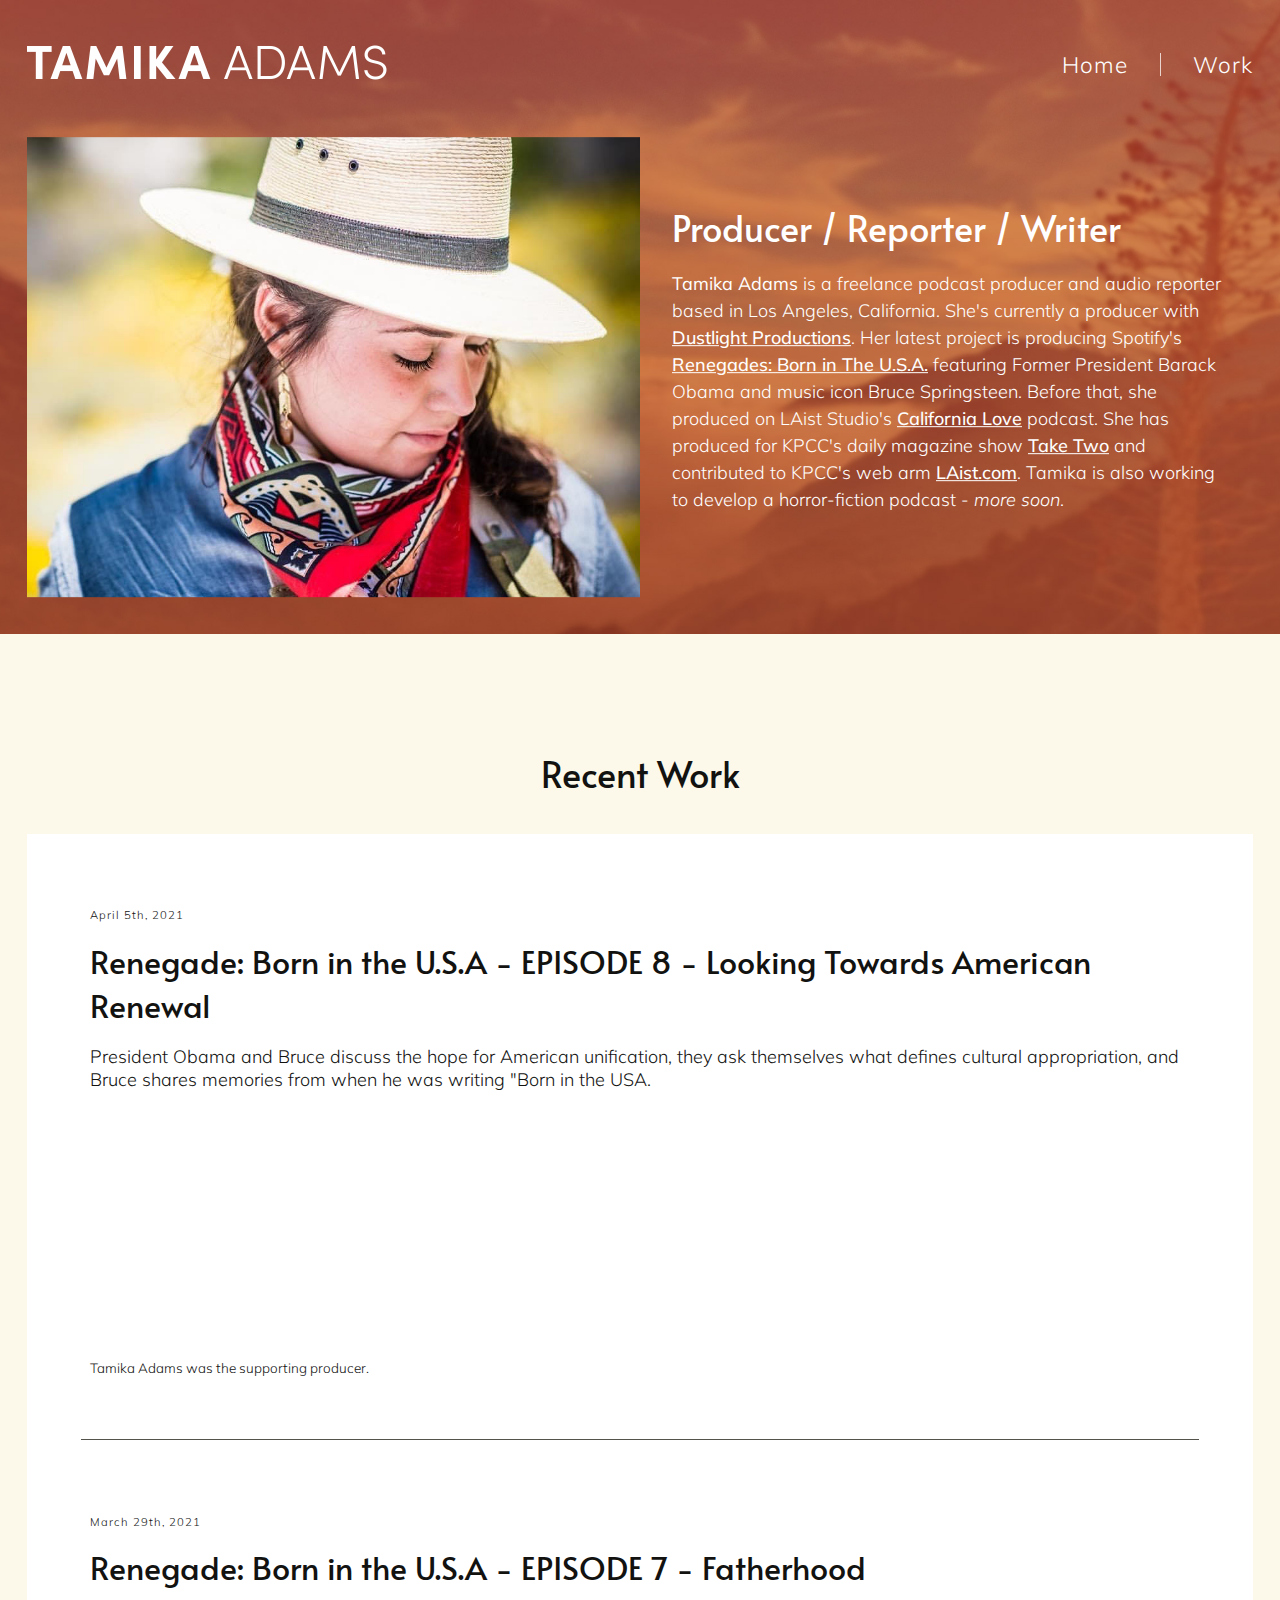
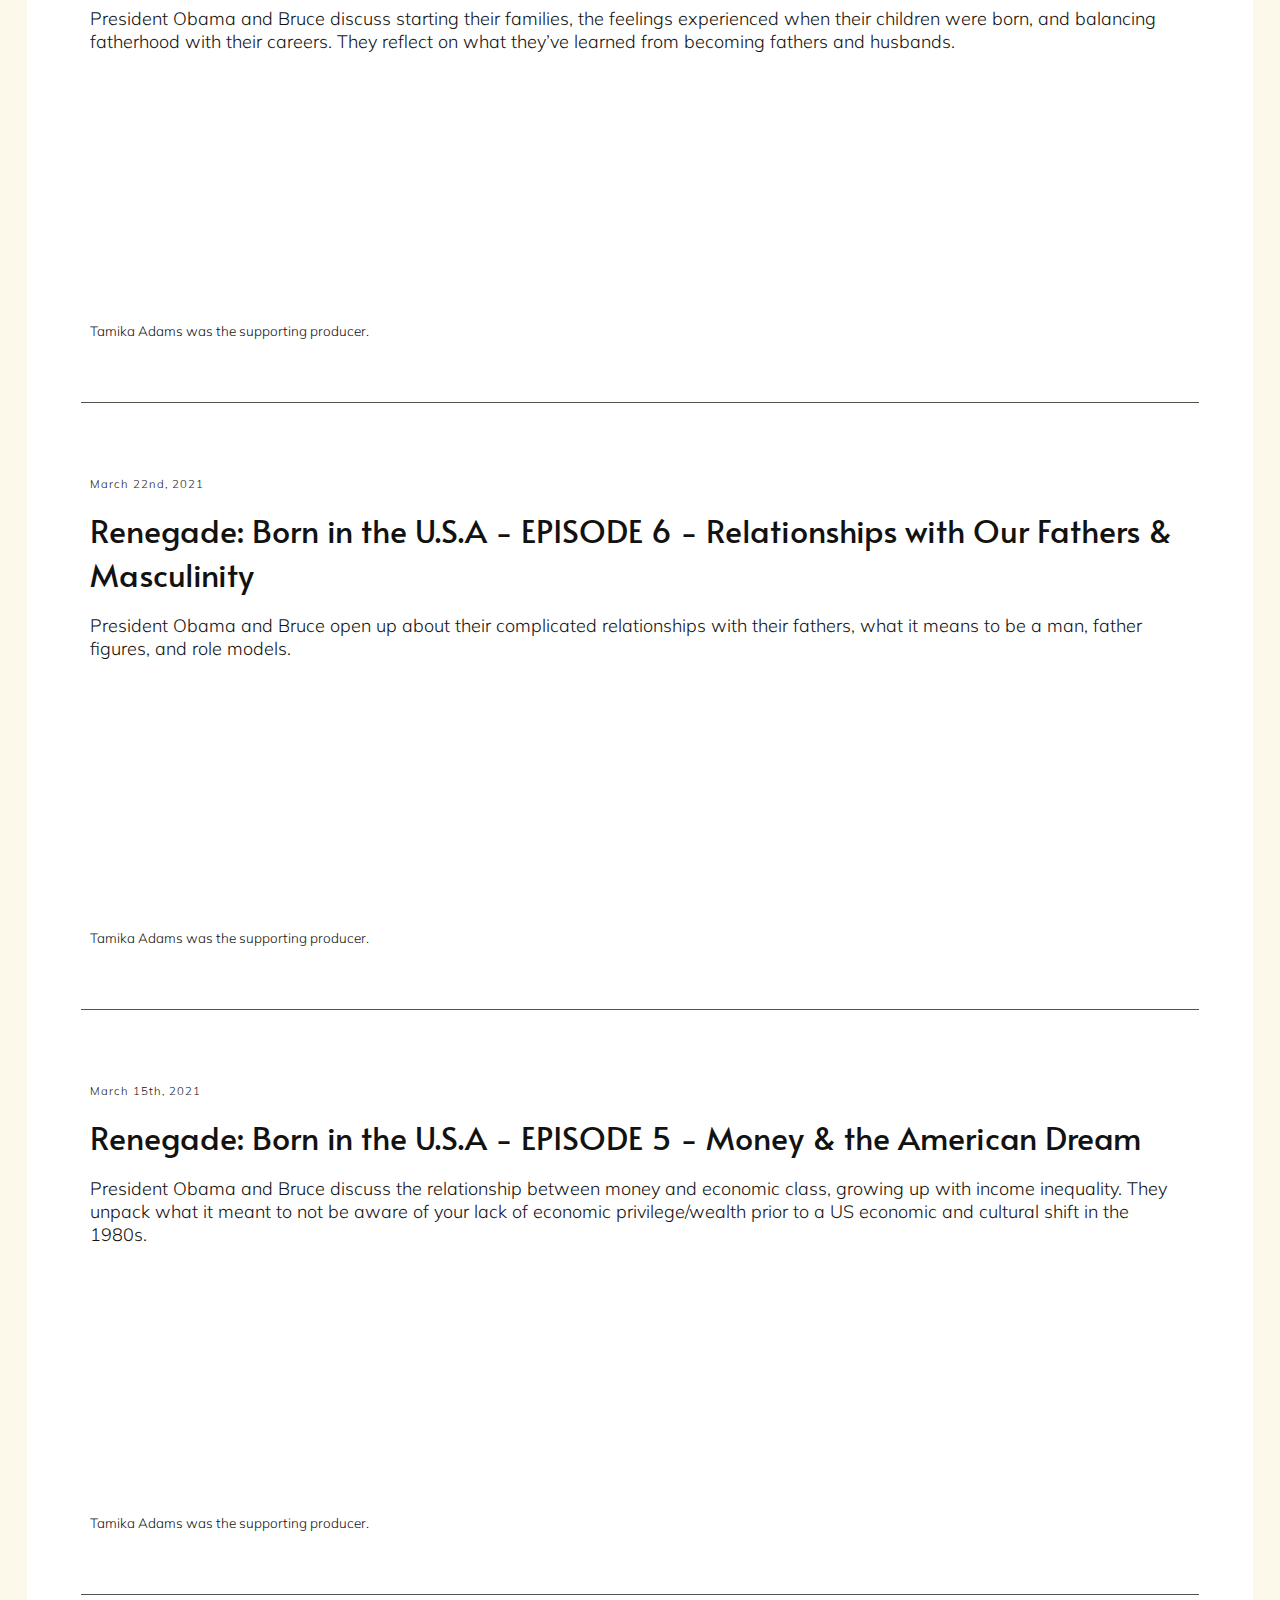
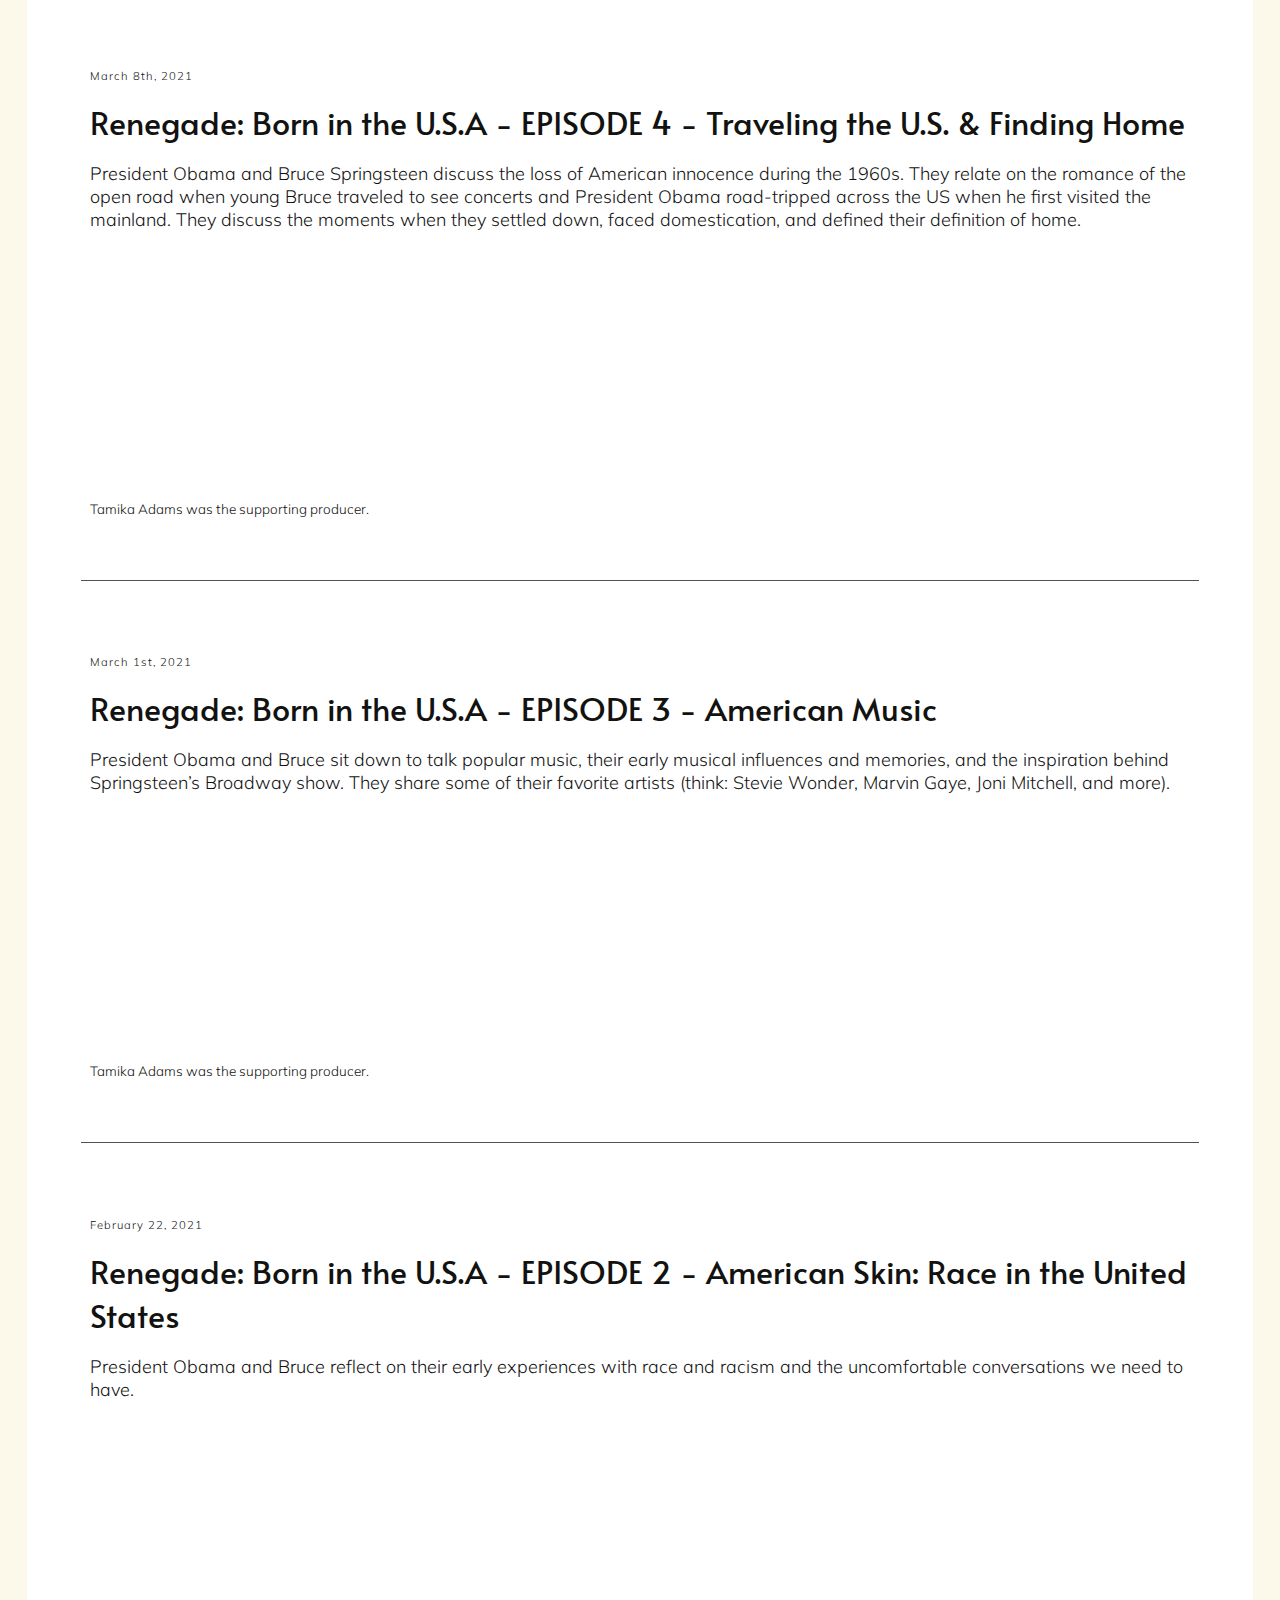
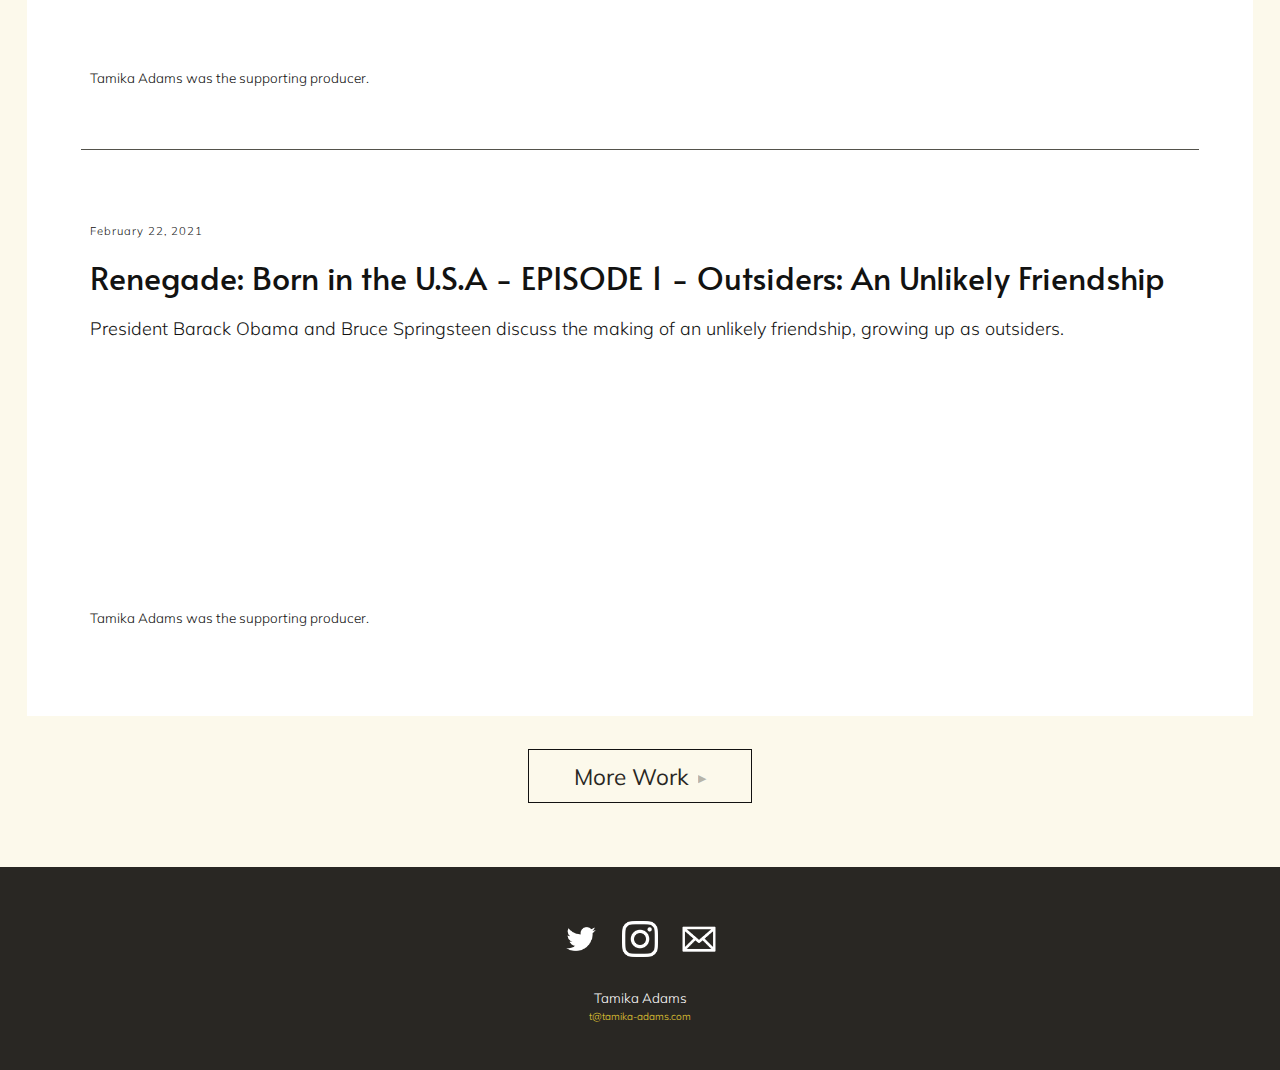
==== commit d7fdae19: "Reorder work" ====
--- a/index.html
+++ b/index.html
@@ -48,15 +48,15 @@
 					Recent Work
 				</h2>
 
-
-
 				<article>
 					<section class="work-info">
-						<p class="date">February 22, 2021</p>
-						<h1>Renegade: Born in the U.S.A - EPISODE 1 - Outsiders: An Unlikely Friendship </h1>
-						<p>President Barack Obama and Bruce Springsteen discuss the making of an unlikely friendship, growing up as outsiders. </p>
+						<p class="date">April 5th, 2021</p>
+						<h1>Renegade: Born in the U.S.A - EPISODE 8 - Looking Towards American Renewal </h1>
+						<p>
+							President Obama and Bruce discuss the hope for American unification, they ask themselves what defines cultural appropriation, and Bruce shares memories from when he was writing "Born in the USA.
+						</p>
 						<div class="media-container">
-							<iframe src="https://open.spotify.com/embed-podcast/episode/0NtR6A0rgFiwpFZs2aZBun" width="100%" height="232" frameborder="0" allowtransparency="true" allow="encrypted-media"></iframe>
+							<iframe src="https://open.spotify.com/embed-podcast/episode/78Ay1sSQNxr4KXUDamsLgt" width="100%" height="232" frameborder="0" allowtransparency="true" allow="encrypted-media"></iframe>
 						</div>
 						<h2>Tamika Adams was the supporting producer.</h2>
 					</section>
@@ -64,11 +64,13 @@
 
 				<article>
 					<section class="work-info">
-						<p class="date">February 22, 2021</p>
-						<h1>Renegade: Born in the U.S.A - EPISODE 2 - American Skin: Race in the United States </h1>
-						<p>President Obama and Bruce reflect on their early experiences with race and racism and the uncomfortable conversations we need to have.  </p>
+						<p class="date">March 29th, 2021</p>
+						<h1>Renegade: Born in the U.S.A - EPISODE 7 - Fatherhood </h1>
+						<p>
+							President Obama and Bruce discuss starting their families, the feelings experienced when their children were born, and balancing fatherhood with their careers. They reflect on what they’ve learned from becoming fathers and husbands.
+						</p>
 						<div class="media-container">
-							<iframe src="https://open.spotify.com/embed-podcast/episode/3ba69iXo04u9XoRsHsX9N0" width="100%" height="232" frameborder="0" allowtransparency="true" allow="encrypted-media"></iframe>
+							<iframe src="https://open.spotify.com/embed-podcast/episode/6yFtWJDdwZdUDrH5M0lVZf" width="100%" height="232" frameborder="0" allowtransparency="true" allow="encrypted-media"></iframe>
 						</div>
 						<h2>Tamika Adams was the supporting producer.</h2>
 					</section>
@@ -76,13 +78,27 @@
 
 				<article>
 					<section class="work-info">
-						<p class="date">March 1st, 2021</p>
-						<h1>Renegade: Born in the U.S.A - EPISODE 3 - American Music </h1>
+						<p class="date">March 22nd, 2021</p>
+						<h1>Renegade: Born in the U.S.A - EPISODE 6 - Relationships with Our Fathers & Masculinity </h1>
 						<p>
-							President Obama and Bruce sit down to talk popular music, their early musical influences and memories, and the inspiration behind Springsteen’s Broadway show. They share some of their favorite artists (think: Stevie Wonder, Marvin Gaye, Joni Mitchell, and more).
+							President Obama and Bruce open up about their complicated relationships with their fathers, what it means to be a man, father figures, and role models.
+						</p>
+						<div class="media-container">
+							<iframe src="https://open.spotify.com/embed-podcast/episode/2AS37NsC30450BS4Rq0ZB2" width="100%" height="232" frameborder="0" allowtransparency="true" allow="encrypted-media"></iframe>
+						</div>
+						<h2>Tamika Adams was the supporting producer.</h2>
+					</section>
+				</article>
+
+				<article>
+					<section class="work-info">
+						<p class="date">March 15th, 2021</p>
+						<h1>Renegade: Born in the U.S.A - EPISODE 5 - Money & the American Dream </h1>
+						<p>
+							President Obama and Bruce discuss the relationship between money and economic class, growing up with income inequality. They unpack what it meant to not be aware of your lack of economic privilege/wealth prior to a US economic and cultural shift in the 1980s.
   						</p>
 						<div class="media-container">
-							<iframe src="https://open.spotify.com/embed-podcast/episode/1CgZYkBrzM1y2TpypVMkUb" width="100%" height="232" frameborder="0" allowtransparency="true" allow="encrypted-media"></iframe>
+							<iframe src="https://open.spotify.com/embed-podcast/episode/0rEhxRD7jRmzWhZUlwiESC" width="100%" height="232" frameborder="0" allowtransparency="true" allow="encrypted-media"></iframe>
 						</div>
 						<h2>Tamika Adams was the supporting producer.</h2>
 					</section>
@@ -104,41 +120,26 @@
 
 				<article>
 					<section class="work-info">
-						<p class="date">March 15th, 2021</p>
-						<h1>Renegade: Born in the U.S.A - EPISODE 5 - Money & the American Dream </h1>
+						<p class="date">March 1st, 2021</p>
+						<h1>Renegade: Born in the U.S.A - EPISODE 3 - American Music </h1>
 						<p>
-							President Obama and Bruce discuss the relationship between money and economic class, growing up with income inequality. They unpack what it meant to not be aware of your lack of economic privilege/wealth prior to a US economic and cultural shift in the 1980s.
+							President Obama and Bruce sit down to talk popular music, their early musical influences and memories, and the inspiration behind Springsteen’s Broadway show. They share some of their favorite artists (think: Stevie Wonder, Marvin Gaye, Joni Mitchell, and more).
   						</p>
 						<div class="media-container">
-							<iframe src="https://open.spotify.com/embed-podcast/episode/0rEhxRD7jRmzWhZUlwiESC" width="100%" height="232" frameborder="0" allowtransparency="true" allow="encrypted-media"></iframe>
+							<iframe src="https://open.spotify.com/embed-podcast/episode/1CgZYkBrzM1y2TpypVMkUb" width="100%" height="232" frameborder="0" allowtransparency="true" allow="encrypted-media"></iframe>
 						</div>
 						<h2>Tamika Adams was the supporting producer.</h2>
 					</section>
 				</article>
 
-				<article>
-					<section class="work-info">
-						<p class="date">March 22nd, 2021</p>
-						<h1>Renegade: Born in the U.S.A - EPISODE 6 - Relationships with Our Fathers & Masculinity </h1>
-						<p>
-							President Obama and Bruce open up about their complicated relationships with their fathers, what it means to be a man, father figures, and role models.
-  						</p>
-						<div class="media-container">
-							<iframe src="https://open.spotify.com/embed-podcast/episode/2AS37NsC30450BS4Rq0ZB2" width="100%" height="232" frameborder="0" allowtransparency="true" allow="encrypted-media"></iframe>
-						</div>
-						<h2>Tamika Adams was the supporting producer.</h2>
-					</section>
-				</article>
 
 				<article>
 					<section class="work-info">
-						<p class="date">March 29th, 2021</p>
-						<h1>Renegade: Born in the U.S.A - EPISODE 7 - Fatherhood </h1>
-						<p>
-							President Obama and Bruce discuss starting their families, the feelings experienced when their children were born, and balancing fatherhood with their careers. They reflect on what they’ve learned from becoming fathers and husbands.
-  						</p>
+						<p class="date">February 22, 2021</p>
+						<h1>Renegade: Born in the U.S.A - EPISODE 2 - American Skin: Race in the United States </h1>
+						<p>President Obama and Bruce reflect on their early experiences with race and racism and the uncomfortable conversations we need to have.  </p>
 						<div class="media-container">
-							<iframe src="https://open.spotify.com/embed-podcast/episode/6yFtWJDdwZdUDrH5M0lVZf" width="100%" height="232" frameborder="0" allowtransparency="true" allow="encrypted-media"></iframe>
+							<iframe src="https://open.spotify.com/embed-podcast/episode/3ba69iXo04u9XoRsHsX9N0" width="100%" height="232" frameborder="0" allowtransparency="true" allow="encrypted-media"></iframe>
 						</div>
 						<h2>Tamika Adams was the supporting producer.</h2>
 					</section>
@@ -146,17 +147,16 @@
 
 				<article>
 					<section class="work-info last">
-						<p class="date">April 5th, 2021</p>
-						<h1>Renegade: Born in the U.S.A - EPISODE 8 - Looking Towards American Renewal </h1>
-						<p>
-							President Obama and Bruce discuss the hope for American unification, they ask themselves what defines cultural appropriation, and Bruce shares memories from when he was writing "Born in the USA.
-						</p>
+						<p class="date">February 22, 2021</p>
+						<h1>Renegade: Born in the U.S.A - EPISODE 1 - Outsiders: An Unlikely Friendship </h1>
+						<p>President Barack Obama and Bruce Springsteen discuss the making of an unlikely friendship, growing up as outsiders. </p>
 						<div class="media-container">
-							<iframe src="https://open.spotify.com/embed-podcast/episode/78Ay1sSQNxr4KXUDamsLgt" width="100%" height="232" frameborder="0" allowtransparency="true" allow="encrypted-media"></iframe>
+							<iframe src="https://open.spotify.com/embed-podcast/episode/0NtR6A0rgFiwpFZs2aZBun" width="100%" height="232" frameborder="0" allowtransparency="true" allow="encrypted-media"></iframe>
 						</div>
 						<h2>Tamika Adams was the supporting producer.</h2>
 					</section>
 				</article>
+				
 
 				<a class="more-work" href="work.html">
 					More Work <span class="triangle-right"></span>
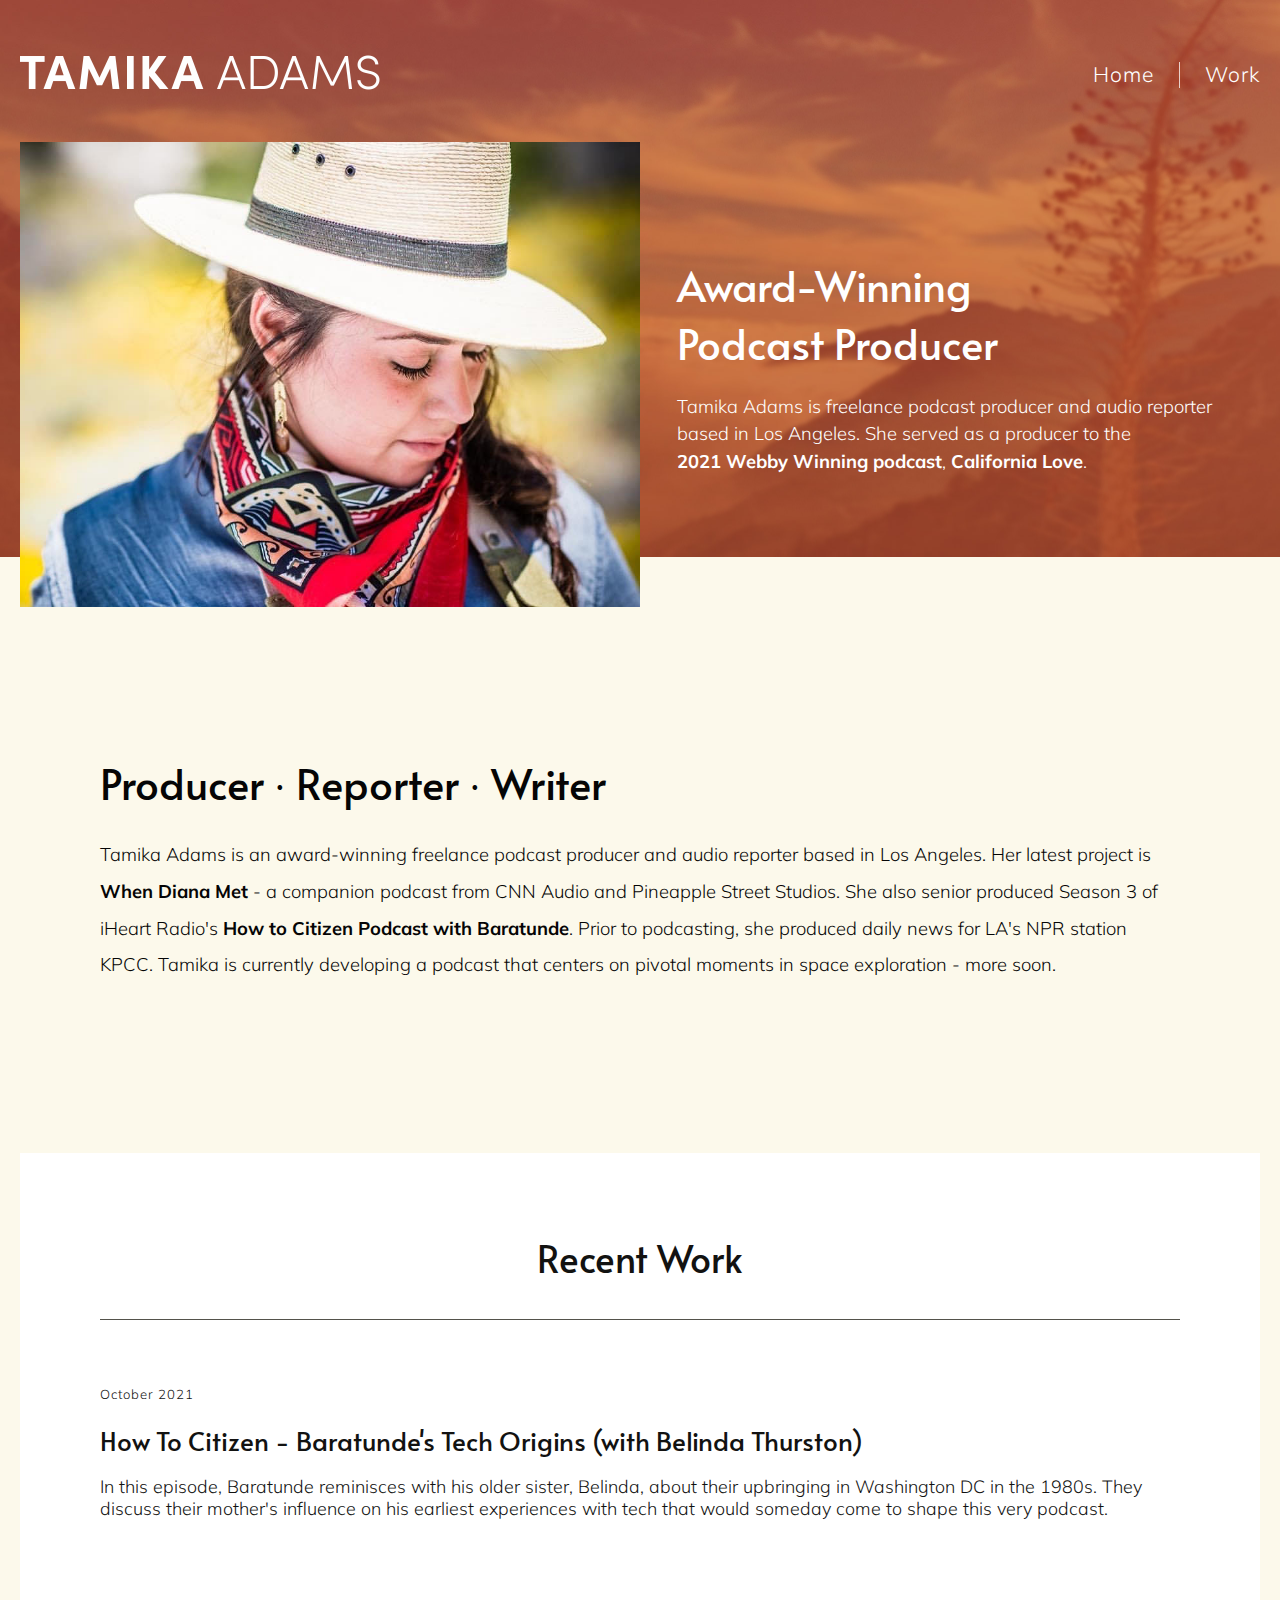
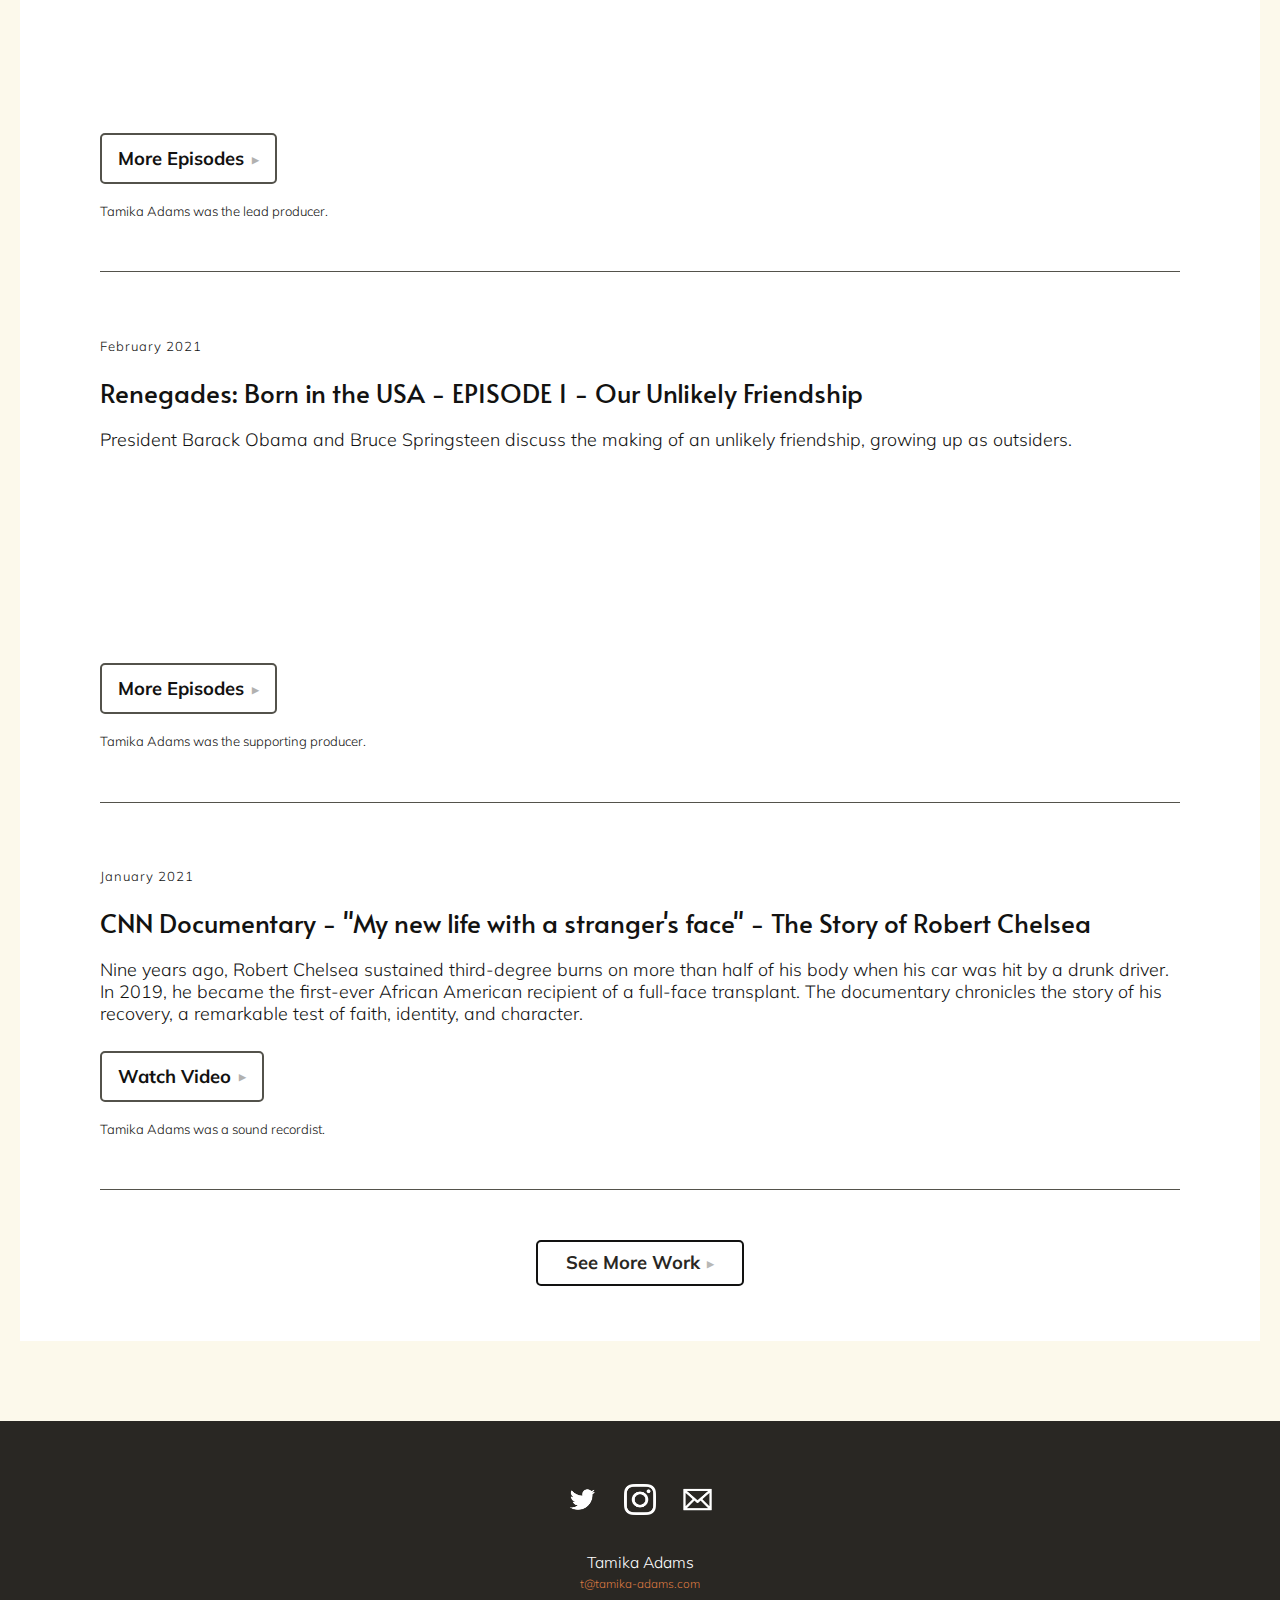
==== commit 2da3adf7: "2022 Update" ====
--- a/index.html
+++ b/index.html
@@ -3,13 +3,13 @@
 	<head>
 		<meta charset="UTF-8">
 		<meta name="viewport" content="width=device-width, initial-scale=1.0">
-		<meta name="description" content="Tamika Adams is a freelance podcast producer and audio reporter based in Los Angeles, California. She's currently a producer for LAist Studio’s CA Love.">
+		<meta name="description" content="Tamika Adams is an award-winning freelance podcast producer and audio reporter based in Los Angeles.">
 		<link type="text/css" rel="stylesheet" href="css/style.css" />
 		<title>Tamika Adams | Home</title>
 	</head>
-	<body>
+	<body id="page-home">
 
-		<header id="home-header">
+		<header id="intro-header">
 			<div class="outer">
 				<div id="top-nav" class="clearfix">
 					<a href="index.html" class="ta-name">
@@ -21,147 +21,112 @@
 						<a href="work.html">Work</a>
 					</nav>
 				</div>
-				<article id="about" class="split-container">
-					<section class="about-img split split-50">
-						<img src="img/portrait.jpg" />
-					</section>
-					<section class="about-info split split-50">
-						<h1>
-							Producer / Reporter / Writer
-						</h1>
-						<p>
-							<strong>Tamika Adams</strong> is a freelance podcast producer and audio reporter based in Los Angeles, California.
-							She's currently a producer with <a href="https://dustlight.co/">Dustlight Productions</a>.
-							Her latest project is producing Spotify's <a href="https://open.spotify.com/show/42xagXCUDsFO6a0lcHoTlv?si=0guiullkTEqsnQKHUhclsg">Renegades: Born in The U.S.A.</a> featuring Former President Barack Obama and music icon Bruce Springsteen.
-							Before that, she produced on LAist Studio's <a href="https://laist.com/podcasts/california-love.php">California Love</a> podcast.
-							She has produced for KPCC's daily magazine show <a href="https://www.scpr.org/programs/take-two/">Take Two</a> and contributed to KPCC's web arm <a href="https://laist.com/">LAist.com</a>.
-							Tamika is also working to develop a horror-fiction podcast - <i>more soon</i>.
-						</p>
-					</section>
-				</article>
+				<section id="home-intro" class="intro">
+					<div class="split-container">
+						<div class="img-wrap split split-50">
+							<img src="img/portrait.jpg" alt="Tamika Adams Portrait" />
+						</div>
+						<div class="info split split-50">
+							<h1>
+								Award-Winning <span style="display:inline-block">Podcast Producer</span>
+							</h1>
+							<p>
+								Tamika Adams is freelance podcast producer and audio reporter based in Los Angeles.
+								She served as a producer to the
+								<a target="_blank" href="https://winners.webbyawards.com/2021/podcasts/features/original-music-score-best-sound-design/167127/california-love">
+									2021 Webby Winning podcast</a>,
+								<a href="work/california-love.html">California Love</a>.
+							</p>
+						</div>
+					</div>
+				</section>
 			</div>
 		</header>
 
-		<main class="work-container">
-			<div class="outer">
-				<h2 class="section-title">
-					Recent Work
-				</h2>
+		<main>
+			<div class="about-container">
+				<div class="outer">
+					<div class="about">
+						<h1>
+							Producer <span class="bullet">&#8226;</span>
+							Reporter <span class="bullet">&#8226;</span>
+							Writer
+						</h1>
+						<p>
+							Tamika Adams is an award-winning freelance podcast producer and audio reporter based in Los Angeles.
+							Her latest project is
+							<a href="work/when-diana-met.html">
+								When Diana Met
+							</a>
+							- a companion podcast from CNN Audio and Pineapple Street Studios.
+							She also senior produced Season 3 of iHeart Radio's
+							<a href="work/how-to-citizen.html">
+								How to Citizen Podcast with Baratunde
+							</a>.
+							Prior to podcasting, she produced daily news for LA's NPR station KPCC.
+							Tamika is currently developing a podcast that centers on pivotal moments in space exploration - more soon.
 
-				<article>
-					<section class="work-info">
-						<p class="date">April 5th, 2021</p>
-						<h1>Renegade: Born in the U.S.A - EPISODE 8 - Looking Towards American Renewal </h1>
-						<p>
-							President Obama and Bruce discuss the hope for American unification, they ask themselves what defines cultural appropriation, and Bruce shares memories from when he was writing "Born in the USA.
 						</p>
-						<div class="media-container">
-							<iframe src="https://open.spotify.com/embed-podcast/episode/78Ay1sSQNxr4KXUDamsLgt" width="100%" height="232" frameborder="0" allowtransparency="true" allow="encrypted-media"></iframe>
-						</div>
-						<h2>Tamika Adams was the supporting producer.</h2>
-					</section>
-				</article>
+					</div>
+				</div>
+			</div>
+			<div class="recent work-container">
+				<div class="outer">
+					<div class="inner">
+						<section class="category-production">
+							<h2 class="category-title">
+								Recent Work
+							</h2>
 
-				<article>
-					<section class="work-info">
-						<p class="date">March 29th, 2021</p>
-						<h1>Renegade: Born in the U.S.A - EPISODE 7 - Fatherhood </h1>
-						<p>
-							President Obama and Bruce discuss starting their families, the feelings experienced when their children were born, and balancing fatherhood with their careers. They reflect on what they’ve learned from becoming fathers and husbands.
-						</p>
-						<div class="media-container">
-							<iframe src="https://open.spotify.com/embed-podcast/episode/6yFtWJDdwZdUDrH5M0lVZf" width="100%" height="232" frameborder="0" allowtransparency="true" allow="encrypted-media"></iframe>
-						</div>
-						<h2>Tamika Adams was the supporting producer.</h2>
-					</section>
-				</article>
-
-				<article>
-					<section class="work-info">
-						<p class="date">March 22nd, 2021</p>
-						<h1>Renegade: Born in the U.S.A - EPISODE 6 - Relationships with Our Fathers & Masculinity </h1>
-						<p>
-							President Obama and Bruce open up about their complicated relationships with their fathers, what it means to be a man, father figures, and role models.
-						</p>
-						<div class="media-container">
-							<iframe src="https://open.spotify.com/embed-podcast/episode/2AS37NsC30450BS4Rq0ZB2" width="100%" height="232" frameborder="0" allowtransparency="true" allow="encrypted-media"></iframe>
-						</div>
-						<h2>Tamika Adams was the supporting producer.</h2>
-					</section>
-				</article>
-
-				<article>
-					<section class="work-info">
-						<p class="date">March 15th, 2021</p>
-						<h1>Renegade: Born in the U.S.A - EPISODE 5 - Money & the American Dream </h1>
-						<p>
-							President Obama and Bruce discuss the relationship between money and economic class, growing up with income inequality. They unpack what it meant to not be aware of your lack of economic privilege/wealth prior to a US economic and cultural shift in the 1980s.
-  						</p>
-						<div class="media-container">
-							<iframe src="https://open.spotify.com/embed-podcast/episode/0rEhxRD7jRmzWhZUlwiESC" width="100%" height="232" frameborder="0" allowtransparency="true" allow="encrypted-media"></iframe>
-						</div>
-						<h2>Tamika Adams was the supporting producer.</h2>
-					</section>
-				</article>
-
-				<article>
-					<section class="work-info">
-						<p class="date">March 8th, 2021</p>
-						<h1>Renegade: Born in the U.S.A - EPISODE 4 - Traveling the U.S. & Finding Home </h1>
-						<p>
-							President Obama and Bruce Springsteen discuss the loss of American innocence during the 1960s. They relate on the romance of the open road when young Bruce traveled to see concerts and President Obama road-tripped across the US when he first visited the mainland. They discuss the moments when they settled down, faced domestication, and defined their definition of home.
-  						</p>
-						<div class="media-container">
-							<iframe src="https://open.spotify.com/embed-podcast/episode/6jNHTqWNmudIC66xuLKUvU" width="100%" height="232" frameborder="0" allowtransparency="true" allow="encrypted-media"></iframe>
-						</div>
-						<h2>Tamika Adams was the supporting producer.</h2>
-					</section>
-				</article>
-
-				<article>
-					<section class="work-info">
-						<p class="date">March 1st, 2021</p>
-						<h1>Renegade: Born in the U.S.A - EPISODE 3 - American Music </h1>
-						<p>
-							President Obama and Bruce sit down to talk popular music, their early musical influences and memories, and the inspiration behind Springsteen’s Broadway show. They share some of their favorite artists (think: Stevie Wonder, Marvin Gaye, Joni Mitchell, and more).
-  						</p>
-						<div class="media-container">
-							<iframe src="https://open.spotify.com/embed-podcast/episode/1CgZYkBrzM1y2TpypVMkUb" width="100%" height="232" frameborder="0" allowtransparency="true" allow="encrypted-media"></iframe>
-						</div>
-						<h2>Tamika Adams was the supporting producer.</h2>
-					</section>
-				</article>
+							<article class="work-info">
+								<p class="date">October 2021</p>
+								<h1>How To Citizen - Baratunde's Tech Origins (with Belinda Thurston)</h1>
+								<p>In this episode, Baratunde reminisces with his older sister, Belinda, about their upbringing in Washington DC in the 1980s. They discuss their mother's influence on his earliest experiences with tech that would someday come to shape this very podcast.</p>
+								<div class="media-container">
+									<iframe src="https://open.spotify.com/embed/episode/3HRlLf4ysoF3686fclqWhU?utm_source=generator&t=0" width="100%" height="152" frameBorder="0" allowfullscreen="" allow="autoplay; clipboard-write; encrypted-media; fullscreen; picture-in-picture"></iframe>
+								</div>
+								<a class="article-link" href="work/how-to-citizen.html ">
+									More Episodes <span class="triangle-right"></span>
+								</a>
+								<h2>Tamika Adams was the lead producer.</h2>
+							</article>
 
 
-				<article>
-					<section class="work-info">
-						<p class="date">February 22, 2021</p>
-						<h1>Renegade: Born in the U.S.A - EPISODE 2 - American Skin: Race in the United States </h1>
-						<p>President Obama and Bruce reflect on their early experiences with race and racism and the uncomfortable conversations we need to have.  </p>
-						<div class="media-container">
-							<iframe src="https://open.spotify.com/embed-podcast/episode/3ba69iXo04u9XoRsHsX9N0" width="100%" height="232" frameborder="0" allowtransparency="true" allow="encrypted-media"></iframe>
-						</div>
-						<h2>Tamika Adams was the supporting producer.</h2>
-					</section>
-				</article>
+							<article class="work-info">
+								<p class="date">February 2021</p>
+								<h1>Renegades: Born in the USA - EPISODE 1 - Our Unlikely Friendship  </h1>
+								<p>President Barack Obama and Bruce Springsteen discuss the making of an unlikely friendship, growing up as outsiders. </p>
+								<div class="media-container">
+									<iframe src="https://open.spotify.com/embed-podcast/episode/0NtR6A0rgFiwpFZs2aZBun" width="100%" height="152" frameBorder="0" allowfullscreen="" allow="autoplay; clipboard-write; encrypted-media; fullscreen; picture-in-picture"></iframe>
+								</div>
+								<a class="article-link" href="work/renegades.html ">
+									More Episodes <span class="triangle-right"></span>
+								</a>
+								<h2>Tamika Adams was the supporting producer.</h2>
+							</article>
 
-				<article>
-					<section class="work-info last">
-						<p class="date">February 22, 2021</p>
-						<h1>Renegade: Born in the U.S.A - EPISODE 1 - Outsiders: An Unlikely Friendship </h1>
-						<p>President Barack Obama and Bruce Springsteen discuss the making of an unlikely friendship, growing up as outsiders. </p>
-						<div class="media-container">
-							<iframe src="https://open.spotify.com/embed-podcast/episode/0NtR6A0rgFiwpFZs2aZBun" width="100%" height="232" frameborder="0" allowtransparency="true" allow="encrypted-media"></iframe>
-						</div>
-						<h2>Tamika Adams was the supporting producer.</h2>
-					</section>
-				</article>
-				
 
-				<a class="more-work" href="work.html">
-					More Work <span class="triangle-right"></span>
-				</a>
+
+							<article class="work-info last">
+								<p class="date">January 2021</p>
+								<h1>CNN Documentary - "My new life with a stranger's face" - The Story of Robert Chelsea</h1>
+								<p>Nine years ago, Robert Chelsea sustained third-degree burns on more than half of his body when his car was hit by a drunk driver. In 2019, he became the first-ever African American recipient of a full-face transplant.
+									The documentary chronicles the story of his recovery, a remarkable test of faith, identity, and character. </p>
+								<a target="_blank" class="article-link" href="https://www.bbc.com/news/av/world-us-canada-55578090 ">
+									Watch Video <span class="triangle-right"></span>
+								</a>
+								<h2>Tamika Adams was a sound recordist.</h2>
+							</article>
+
+							<a class="more-work" href="work.html">
+								See More Work <span class="triangle-right"></span>
+							</a>
+						</section>
+					</div>
+				</div>
 			</div>
+
+
 		</main>
 
 		<footer>
--- a/css/style.css
+++ b/css/style.css
@@ -1,32 +1,34 @@
 @import url('https://fonts.googleapis.com/css2?family=Alata&family=Muli:wght@300;500;700&display=swap');
+
+/* ebd234 */
+
 body
 {
 	background:#292723;
 	margin:0;
 	overflow-y:scroll;
 	font-family: 'Muli', Verdana, sans-serif;
-	font-size:16px;
-}
-body.no-scroll
-{
-	overflow-y:hidden;
-}
-body *
-{
-	box-sizing: border-box;
-}
-
-@media (min-width:1081px){body{font-size:18px;}}
-@media (min-width:1281px){body{font-size:20px;}}
-@media (min-width:1601px){body{font-size:22px;}}
+	font-size:21px;
+	color:#050505;
+}
+	body.no-scroll
+	{
+		overflow-y:hidden;
+	}
+	body *
+	{
+		box-sizing: border-box;
+	}
+	@media (min-width:1441px){body{font-size:24px;}}
 
 
 .outer
 {
 	position:relative;
-	padding:0 1.5em;
+	max-width:1280px;
+	padding:0 20px;
 	margin:0 auto;
-	max-width:1700px;
+
 }
 .clearfix::after
 {
@@ -60,14 +62,14 @@
 	{
 		display:inline-block;
 	}
-	.split-container
-	{
-		white-space: nowrap;
-	}
-	.split-50
-	{
-		width:50%;
-	}
+		.split-container
+		{
+			white-space: nowrap;
+		}
+			.split-50
+			{
+				width:50%;
+			}
 }
 
 
@@ -82,7 +84,7 @@
 	font-family: 'Muli', Verdana, sans-serif;
 	font-weight:300;
 }
-.triangle-right
+.triangle-right, .triangle-up
 {
 	display:inline-block;
 	vertical-align: middle;
@@ -92,344 +94,611 @@
 	font-size:.5em;
 	opacity:.325;
 }
-.triangle-right::after {
-  content: "\25B6 \FE0E";
-}
+	.triangle-right::after {
+	  content: "\25B6 \FE0E";
+	}
+	.triangle-up::after {
+	  content: "\25B2 \FE0E";
+	}
 
 
 header
 {
 	background-image:url('../img/header-bg.jpg');
 	background-size:cover;
-	background-position: center center;
-	background-attachment:fixed;
+	background-position: top center;
+	background-attachment: fixed;
 	background-repeat: no-repeat;
 }
-#page-header
-{
-	background-attachment:scroll;
-	padding-bottom:7.5%;
-}
-@media (min-width:961px)
-{
-	#page-header
-	{
-		padding-bottom:5%;
-	}
-}
-#page-header #top-nav
-{
-	padding-bottom:3em;
-}
-#page-header h1
-{
-	color:#fff;
-	font-size:5em;
+	@media (min-width:961px)
+	{
+		header
+		{
+			background-size:100% auto;
+		}
+	}
+
+
+
+
+/* top nav */
+#top-nav
+{
+	padding:55px 0 50px;
 	text-align: center;
-	padding:0 0 .25em;
-	margin:0;
-}
-
-
-/* About */
-#top-nav
-{
-	padding:3em 0;
-	text-align: center;
-}
-#top-nav .ta-name
-{
-	display:inline-block;
-	background-size: contain;
-	background-position: center center;
-	background-repeat: no-repeat;
-	background-image: url('../img/ta-name.png');
-}
-#top-nav .ta-name img
-{
-	display:block;
-	max-width:360px;
-	width:100%;
-	visibility: hidden;
-}
-#top-nav .ta-name:hover
-{
-	background-image: url('../img/ta-name-2.png');
-}
-#top-nav nav
-{
-	margin-top:1em;
-	line-height:35px;
-}
-
-#top-nav nav a
-{
-	color:#fff;
-	font-size:1.25em;
-	font-weight:300;
-	text-decoration: none;
-	vertical-align: middle;
-	letter-spacing: 1px;
-	padding:.25em 0;
-}
-#top-nav nav a:hover
-{
-	color:#ebd234;
-	border-bottom:1px solid #ebd234;
-}
-#top-nav nav .nav-split
-{
-	display:inline-block;
-	margin:0 1.5em;
-	height:1.25em;
-	width:1px;
-	background:#fff;
-	opacity:.75;
-	vertical-align: middle;
-}
-@media (min-width:961px)
-{
-	#top-nav
-	{
-		padding:2.5em 0 0;
-	}
+}
 	#top-nav .ta-name
 	{
+		display:inline-block;
+		/*
+		background-size: contain;
+		background-position: center center;
+		background-repeat: no-repeat;
+		background-image: url('../img/ta-name.png');*/
+	}
+		#top-nav .ta-name:hover
+		{
+			/*background-image: url('../img/ta-name-2.png');*/
+			opacity:.8;
+		}
+		@media (min-width:961px)
+		{
+			#top-nav .ta-name
+			{
+				display:block;
+				float:left;
+			}
+		}
+
+	#top-nav .ta-name img
+	{
 		display:block;
-		float:left;
+		max-width:360px;
+		width:100%;
+		/*visibility: hidden;*/
 	}
 	#top-nav nav
 	{
-		margin-top:0;
-		float:right;
-	}
-
-}
-
-
-
-
-/* About */
-#about
+		margin:10px 0 0;
+		line-height:35px;
+	}
+		@media (min-width:961px)
+		{
+			#top-nav nav
+			{
+				margin:0;
+				float:right;
+			}
+		}
+		#top-nav nav .nav-split
+		{
+			display:inline-block;
+			margin:0 20px;
+			height:1.25em;
+			width:1px;
+			background:#fff;
+			opacity:.75;
+			vertical-align: middle;
+		}
+		#top-nav nav a
+		{
+			color:#fff;
+			font-size:1em;
+			font-weight:300;
+			text-decoration: none;
+			vertical-align: middle;
+			letter-spacing: 1px;
+			padding:.25em 0;
+		}
+			#top-nav nav a:hover
+			{
+				border-bottom:2px solid #fff;
+			}
+
+
+
+
+
+/* Intro */
+.intro
 {
 	position:relative;
 	color:#fff;
-	padding-bottom:5%;
-}
-#about .about-img img
-{
-	display:block;
-	max-width:100%;
-}
-#about .about-info
-{
-	padding:1em 0;
-}
-#about .about-info h1
-{
-	font-size:2em;
-	margin:0 0 .5em;
-	padding:0;
-}
-#about .about-info p
-{
-	font-size:1em;
-	padding:0;
-	line-height: 1.5em;
-}
-#about .about-info p a
-{
-	font-weight:500;
-	text-decoration: none;
-	color:#fff;
-	text-decoration: underline;
-	display:inline-block;
-}
-#about .about-info p a:hover
-{
-	color:#ebd234;
-}
-@media (min-width:961px)
-{
-	#about
-	{
-		position:relative;
-		transform: translateY(10%);
-		padding-bottom:7.5%;
-	}
-	#about .about-info
-	{
-		padding:1em 1.5em;
-	}
-}
-
-@media (min-width:1421px)
-{
-	#about
-	{
-		position:relative;
-		transform: translateY(10%);
-		padding-bottom:0;
-	}
-}
-
-
-
-
-
-/* Home Main */
+	z-index:100;
+}
+	.intro .info
+	{
+		padding:1em 0;
+	}
+		@media (min-width:961px)
+		{
+			.intro .info
+			{
+				padding:1em 1.5em;
+			}
+		}
+		.intro .info h1
+		{
+			font-size:2em;
+			margin:0 0 .5em;
+			padding:0;
+		}
+		.intro .info h2
+		{
+			font-size:.75em;
+			margin:.5em 0 .25em;
+			padding:0;
+		}
+		@media (min-width:961px)
+		{
+			.intro .info h2
+			{
+				margin:0;
+			}
+		}
+		.intro .info p
+		{
+			font-size:.875em;
+			padding:0;
+			line-height: 1.5em;
+		}
+			.intro .info p a
+			{
+				font-weight:700;
+				text-decoration: none;
+				color:#fff;
+				display:inline-block;
+			}
+				.intro .info p a:hover
+				{
+					text-decoration: underline;
+				}
+		.intro .img-wrap img
+		{
+			display:block;
+			max-width:100%;
+			margin:0 auto;
+		}
+
+/* Specific Pages */
+@media (max-width:960px)
+{
+	#home-intro .img-wrap
+	{
+		max-width:480px;
+	}
+	#home-intro .info
+	{
+		max-width:640px;
+		text-align: center;
+	}
+}
+
+
+
+
+#podcast-intro
+{
+	max-width: 1180px;
+	margin:0 auto;
+	padding:0 0 40px;
+}
+	@media (max-width:960px)
+	{
+		#podcast-intro .img-wrap
+		{
+			max-width:480px;
+		}
+		#podcast-intro .info
+		{
+			max-width:640px;
+			text-align: center;
+		}
+	}
+	@media (min-width:961px)
+	{
+		#podcast-intro
+		{
+			padding:20px 0 40px;
+		}
+		#podcast-intro .split-container .split:nth-child(1)
+		{
+			width:33.33%;
+		}
+		#podcast-intro .split-container .split:nth-child(2)
+		{
+			width:66.66%;
+		}
+	}
+
+
+
+main
+{
+	background:#fcf9eb;
+
+}
+	#page-home main
+	{
+		padding:0 0 80px;
+	}
+	@media(min-width:961px)
+	{
+		#page-home main
+		{
+			transform:translateY(-50px);
+			margin:0 auto -50px;
+
+		}
+	}
+
+
+/* about-container */
+.about-container
+{
+	padding:50px 0;
+}
+@media(min-width:541px)
+{
+	.about-container
+	{
+		padding:50px 3.5%;
+	}
+}
+@media(min-width:961px)
+{
+	.about-container
+	{
+		padding:200px 5% 150px;
+	}
+}
+	.about-container .about
+	{
+		max-width:1080px;
+		margin:0 auto;
+	}
+		.about-container h1
+		{
+			display:block;
+
+			font-size:2em;
+			line-height: 1.25em;
+			text-align: left;
+
+			margin:0;
+			padding:0;
+		}
+		.about-container p
+		{
+			font-size:.875em;
+			line-height: 2em;
+			text-align: left;
+		}
+		.about-container p a
+		{
+			color:#050505;
+			font-weight:700;
+			text-decoration: none;
+			display:inline-block;
+		}
+			.about-container p a:hover
+			{
+				text-decoration: underline;
+			}
+		.about-container h1 .bullet
+		{
+			position: relative;
+			top:-.25em;
+			font-size:.5em;
+
+		}
+
+
+
+/* work-container */
+
 .work-container
 {
-	background:#fcf9eb;
-	padding-top:1em;
 	color:#121211;
 	text-align: center;
 }
-.work-container .outer
-{
-	padding-top:7.5%;
-	padding-bottom:12.5%;
-}
-#page-work .work-container .outer
-{
-	padding-top:0;
-	padding-bottom:5%;
-	margin-top:-7.5%;
-}
-.work-container .section-title
-{
-	font-family: 'Alata', Verdana, sans-serif;
-	font-size:2em;
-	margin:0 0 1em;
-	font-weight:400;
-}
-.more-work
+.recent.work-container
+{
+}
+	.work-container .outer .inner
+	{
+		background:#fff;
+		padding:0 30px;
+	}
+	@media (min-width:961px)
+	{
+		.work-container .outer .inner
+		{
+			padding:0 60px;
+		}
+	}
+
+	.work-container .category-title
+	{
+		font-family: 'Alata', Verdana, sans-serif;
+		font-size:1.75em;
+		font-weight:400;
+		margin:0 0 1em;
+	}
+	.work-container ul.bread-crumbs
+	{
+		padding:40px 0 30px;
+		margin:0;
+
+		font-size: .75em;
+		list-style: none;
+		line-height: 1em;
+		text-align: left;
+	}
+		.work-container ul.bread-crumbs li
+		{
+			display: inline-block;
+			vertical-align: middle;
+		}
+			.work-container ul.bread-crumbs li a
+			{
+				text-decoration: none;
+				color:#da7942;
+			}
+				.work-container ul.bread-crumbs li a:hover
+				{
+					text-decoration: underline;
+				}
+			.work-container ul.bread-crumbs li .triangle-right
+			{
+				margin:0 8px;
+			}
+
+	.work-info
+	{
+		max-width:1080px;
+		margin:0 auto;
+		text-align: left;
+		padding:2.5em 0;
+		border-top:1px solid #53524b;
+	}
+		.work-info.last
+		{
+			border-bottom:1px solid #53524b;
+		}
+		.work-info:nth-child(1)
+		{
+			border-top:none;
+		}
+
+		.work-info .media-container
+		{
+			margin:1.25em auto 1em;
+		}
+		.work-info h1
+		{
+			font-size:1.25em;
+			margin:0;
+		}
+		.work-info h2
+		{
+			font-size:.625em;
+			margin:.75em 0 0;
+		}
+		.work-info p
+		{
+			font-size:.85em;
+		}
+		.work-info p.date
+		{
+			font-size:.625em;
+			margin-bottom:1.5em;
+			letter-spacing: 1px;
+		}
+		.work-info a.article-link
+		{
+			display:inline-block;
+
+			border:2px solid #53524b;
+			border-radius:5px;
+			margin:.5em 0;
+			padding:12px 16px;
+
+			color:#121211;
+			text-decoration: none;
+			font-weight: 700;
+			font-size:.875em;
+		}
+			.work-info a.article-link:hover
+			{
+				color:#fff;
+				border-color: #da7942;
+				background:#da7942;
+			}
+
+
+
+
+
+
+
+
+
+/* Work */
+#work-header
+{
+	background-attachment:scroll;
+	padding-bottom:60px;
+}
+	#page-work .work-container .outer
+	{
+		transform: translateY(-50px);
+		margin:0 auto -50px;
+	}
+		@media (min-width:961px)
+		{
+			#work-header
+			{
+				background-attachment:scroll;
+				padding-bottom:100px;
+			}
+				#page-work .work-container .outer
+				{
+					transform: translateY(-80px);
+					margin:0 auto -80px;
+				}
+		}
+	#work-header h1
+	{
+		padding:0 0 .25em;
+		margin:0;
+
+		color:#fff;
+		font-size:4em;
+		text-align: center;
+		line-height: 1em;
+	}
+
+	.category-production
+	{
+		max-width:1280px;
+		margin:0 auto;
+		padding:80px 0 0;
+	}
+
+		.production-list
+		{
+			max-width:1280px;
+			margin:0 auto;
+			padding:0;
+
+			text-align: center;
+		}
+
+			.production-list li
+			{
+				display:block;
+
+				width:100%;
+				margin:0 0 20px;
+			}
+			@media (min-width:541px) and (max-width:960px)
+			{
+				.production-list li
+				{
+					display:inline-block;
+
+					width:calc(50% - 20px);
+					margin:0 20px 20px 0;
+				}
+
+				.production-list li:nth-child(2n+2)
+				{
+					margin:0 0 20px;
+				}
+			}
+			@media (min-width:961px)
+			{
+				.production-list li
+				{
+					display:inline-block;
+
+					width:calc(33.33% - 20px);
+					margin:0 20px 20px 0;
+				}
+				.production-list li:nth-child(3n+3)
+				{
+					margin:0 0 20px;
+				}
+			}
+				.production-list li a
+				{
+					display:block;
+					position: relative;
+
+					width:100%;
+
+					text-decoration: none;
+				}
+					.title-wrap
+					{
+						position:absolute;
+						width: 100%;
+						padding:0 0 100%;
+
+						background:#da7942;
+						opacity:0;
+						top:50%;
+						transform: translateY(-50%);
+						z-index: 50;
+					}
+					.title-wrap:hover
+					{
+						animation-name: title-hover;
+						animation-duration: .35s;
+						animation-fill-mode: forwards;
+						animation-timing-function: ease-out;
+					}
+					@keyframes title-hover
+					{
+						from {opacity:0;}
+						to {opacity: 1;}
+					}
+						.title-wrap .title
+						{
+							position:absolute;
+
+							width:calc(100% - 20px);
+							top:50%;
+							left:50%;
+							transform: translate(-50%, -50%);
+
+							color:#fff;
+							font-family: 'Alata', Verdana, sans-serif;
+							font-size:1.5em;
+							text-align: center;
+						}
+					.production-list li a img
+					{
+						display:block;
+						width:100%;
+					}
+
+	.category-writing
+	{
+		max-width:1080px;
+		margin:0 auto;
+
+		padding:80px 0 60px;
+	}
+
+
+
+
+.scroll-top, .more-work
 {
 	display:inline-block;
-	margin:1.5em auto 0;
-	padding:.5em 2em;
-	border:1px solid #121211;
+
+	margin:50px auto 55px;
+	padding:.5em 1.5em;
+	border:2px solid #121211;
+	border-radius:5px;
+
 	color:#292723;
-	font-size:1.25em;
-	text-decoration: none;
-}
-.more-work:hover
-{
-	color:#fff;
-	border:1px solid #ebd234;
-	background:#ebd234;
-}
-.work-container article
-{
-
-	background:#fff;
-	padding:0 1.5em;
-	max-width:1280px;
-	margin:0 auto;
-}
-@media (min-width:961px)
-{
-	.work-container .outer
-	{
-		padding-top:7.5%;
-		padding-bottom:5%;
-	}
-	#page-work .work-container .outer
-	{
-		margin-top:-5%;
-	}
-	.work-container article
-	{
-		padding:0 3em;
-	}
-}
-@media (min-width:1601px)
-{
-	.work-container .outer
-	{
-		padding:5em 0;
-	}
-	#page-work .work-container .outer
-	{
-		padding-bottom:5em;
-	}
-}
-
-
-
-
-
-/* Work */
-.work-info
-{
-	text-align: left;
-	padding:3.5em .5em 3.5em;
-}
-.work-info h1
-{
-	font-size:1.75em;
-	margin:0;
-}
-.work-info h2
-{
-	font-size:.75em;
-	margin:1em 0 0;
-}
-.work-info p.date
-{
-	font-size:.625em;
-	margin-bottom:1.5em;
-	letter-spacing: 1px;
-}
-.work-info a.article-link
-{
-	color:#121211;
-	border:1px solid #53524b;
-	padding:.5em .75em;
-	text-decoration: none;
-	display:inline-block;
-	margin-bottom:.5em;
-	font-weight: 300;
-}
-.work-info a.article-link:hover
-{
-	color:#fff;
-	border:1px solid #ebd234;
-	background:#ebd234;
-}
-.work-container .work-info
-{
-	border-bottom:1px solid #53524b;
-}
-.work-container .work-info.last
-{
-	padding-bottom:5em;
-	border-bottom:none;
-
-}
-
-
-
-
-.scroll-top
-{
-	display:inline-block;
-	margin:2.5em auto 0;
-	padding:.5em 2em;
-	border:1px solid #121211;
-	color:#292723;
-	font-size:1em;
+	font-size:.875em;
+	font-weight:700;
 	text-decoration: none;
 	background:none;
 	cursor: pointer;
 }
-.scroll-top:hover
-{
-	color:#fff;
-	border:1px solid #ebd234;
-	background:#ebd234;
-}
-
+	.scroll-top:hover, .more-work:hover
+	{
+		border-color: #da7942;
+		background:#da7942;
+
+		color:#fff;
+
+	}
 
 
 /* Footer */
@@ -440,35 +709,35 @@
 
 	text-align: center;
 }
-footer nav a
-{
-	display:inline-block;
-	margin:0 .5em;
-	text-decoration: none;
-}
-footer nav a:hover
-{
-	opacity:.75;
-}
-footer nav a img
-{
-	display:block;
-	width:2em;
-}
-footer h2
-{
-	margin-top:2em;
-	color:#fff;
-	text-align: center;
-	font-size:.75em;
-}
-footer h2 a
-{
-	font-size:.75em;
-	color:#ebd234;
-	text-decoration: none;
-}
-footer h2 a:hover
-{
-	color:#fff;
-}
+	footer nav a
+	{
+		display:inline-block;
+		margin:0 .5em;
+		text-decoration: none;
+	}
+		footer nav a:hover
+		{
+			opacity:.75;
+		}
+			footer nav a img
+			{
+				display:block;
+				width:1.5em;
+			}
+	footer h2
+	{
+		margin-top:2em;
+		color:#fff;
+		text-align: center;
+		font-size:.75em;
+	}
+		footer h2 a
+		{
+			font-size:.75em;
+			color:#da7942;
+			text-decoration: none;
+		}
+			footer h2 a:hover
+			{
+				color:#fff;
+			}
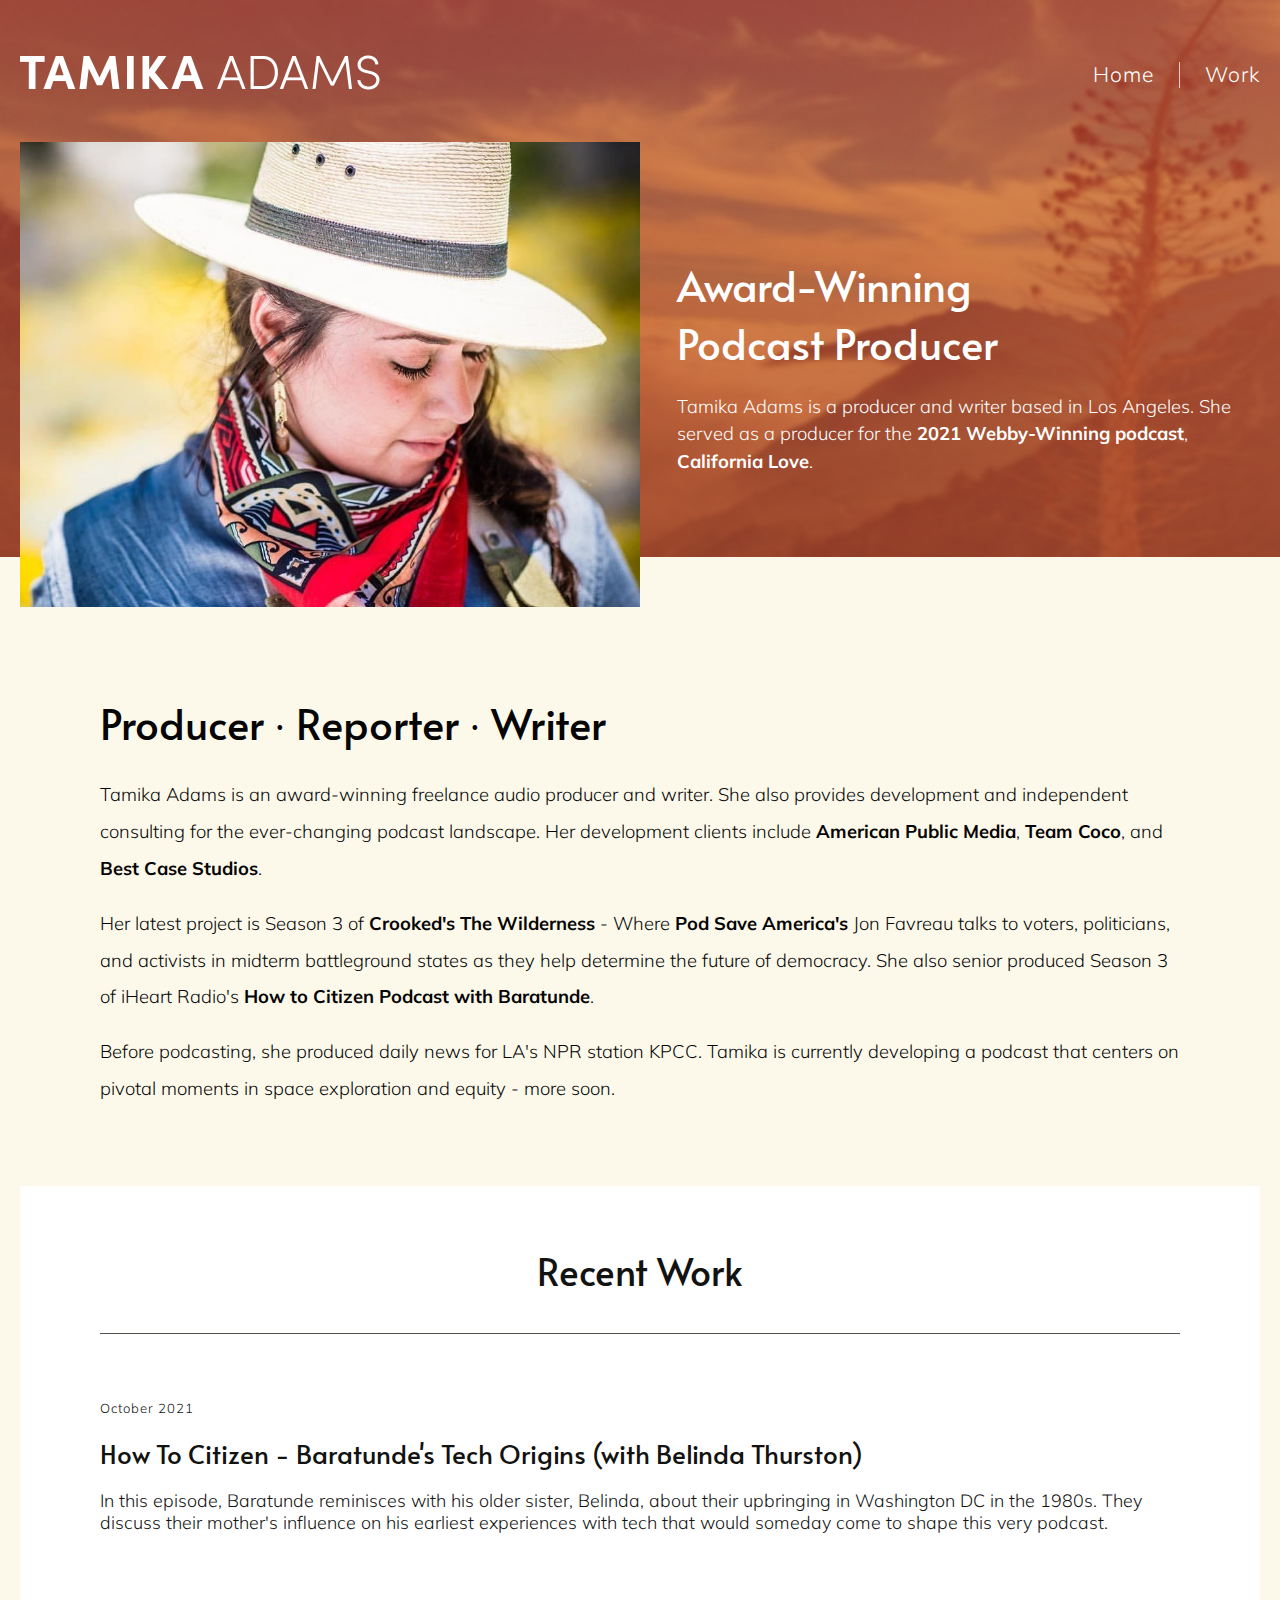
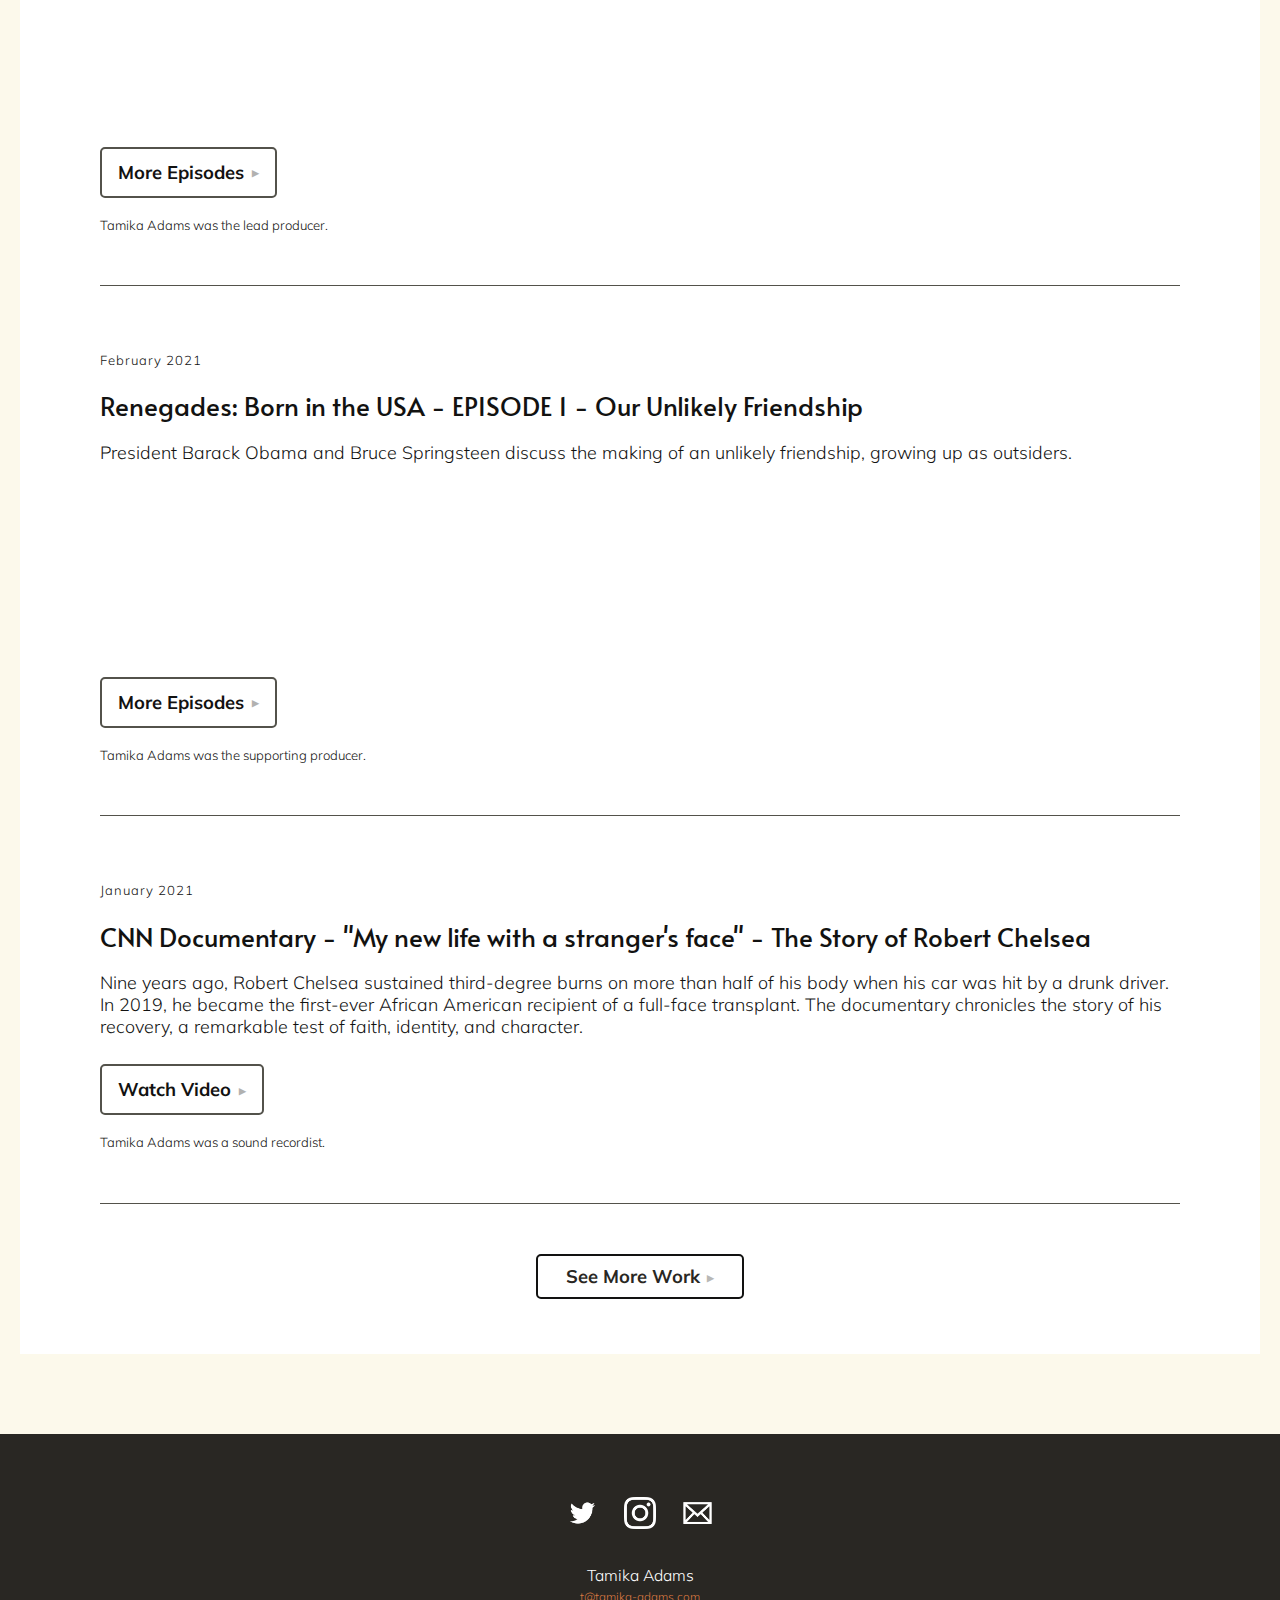
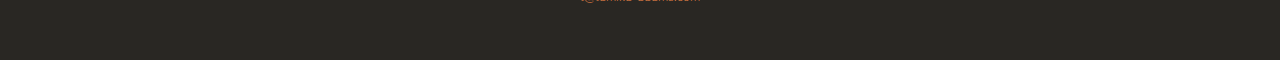
==== commit 4d09fadf: "2023 Update" ====
--- a/index.html
+++ b/index.html
@@ -31,10 +31,9 @@
 								Award-Winning <span style="display:inline-block">Podcast Producer</span>
 							</h1>
 							<p>
-								Tamika Adams is freelance podcast producer and audio reporter based in Los Angeles.
-								She served as a producer to the
+								Tamika Adams is a producer and writer based in Los Angeles. She served as a producer for the
 								<a target="_blank" href="https://winners.webbyawards.com/2021/podcasts/features/original-music-score-best-sound-design/167127/california-love">
-									2021 Webby Winning podcast</a>,
+									2021 Webby-Winning podcast</a>,
 								<a href="work/california-love.html">California Love</a>.
 							</p>
 						</div>
@@ -53,19 +52,34 @@
 							Writer
 						</h1>
 						<p>
-							Tamika Adams is an award-winning freelance podcast producer and audio reporter based in Los Angeles.
-							Her latest project is
-							<a href="work/when-diana-met.html">
-								When Diana Met
-							</a>
-							- a companion podcast from CNN Audio and Pineapple Street Studios.
+							Tamika Adams is an award-winning freelance audio producer and writer. She also provides development and independent consulting for the ever-changing podcast landscape. Her development clients include
+							<a target="_blank" href="https://www.americanpublicmedia.org/podcast">
+								American Public Media
+							</a>, 
+							<a target="_blank" href="https://teamcoco.com/">
+								Team Coco
+							</a>, and
+							<a target="_blank" href="https://www.bestcasestudios.com/shows">
+								 Best Case Studios
+							</a>.							
+						</p>
+						<p>
+							Her latest project is Season 3 of 
+							<a target="_blank" href="https://crooked.com/podcast-series/the-wilderness/">
+								Crooked's The Wilderness
+						   </a>
+							-  Where
+							<a target="_blank" href="https://crooked.com/podcast-series/pod-save-america/">
+								Pod Save America's
+						   </a>							
+							Jon Favreau talks to voters, politicians, and activists in midterm battleground states as they help determine the future of democracy. 
 							She also senior produced Season 3 of iHeart Radio's
-							<a href="work/how-to-citizen.html">
+							<a target="_blank" href="work/how-to-citizen.html">
 								How to Citizen Podcast with Baratunde
-							</a>.
-							Prior to podcasting, she produced daily news for LA's NPR station KPCC.
-							Tamika is currently developing a podcast that centers on pivotal moments in space exploration - more soon.
-
+						   </a>.	
+						</p>
+						<p>							
+							Before podcasting, she produced daily news for LA's NPR station KPCC. Tamika is currently developing a podcast that centers on pivotal moments in space exploration and equity - more soon. 
 						</p>
 					</div>
 				</div>
--- a/css/style.css
+++ b/css/style.css
@@ -279,7 +279,6 @@
 
 #podcast-intro
 {
-	max-width: 1180px;
 	margin:0 auto;
 	padding:0 0 40px;
 }
@@ -349,7 +348,7 @@
 {
 	.about-container
 	{
-		padding:200px 5% 150px;
+		padding:140px 5% 60px;
 	}
 }
 	.about-container .about
@@ -563,7 +562,7 @@
 	{
 		max-width:1280px;
 		margin:0 auto;
-		padding:80px 0 0;
+		padding:60px 0 0;
 	}
 
 		.production-list
